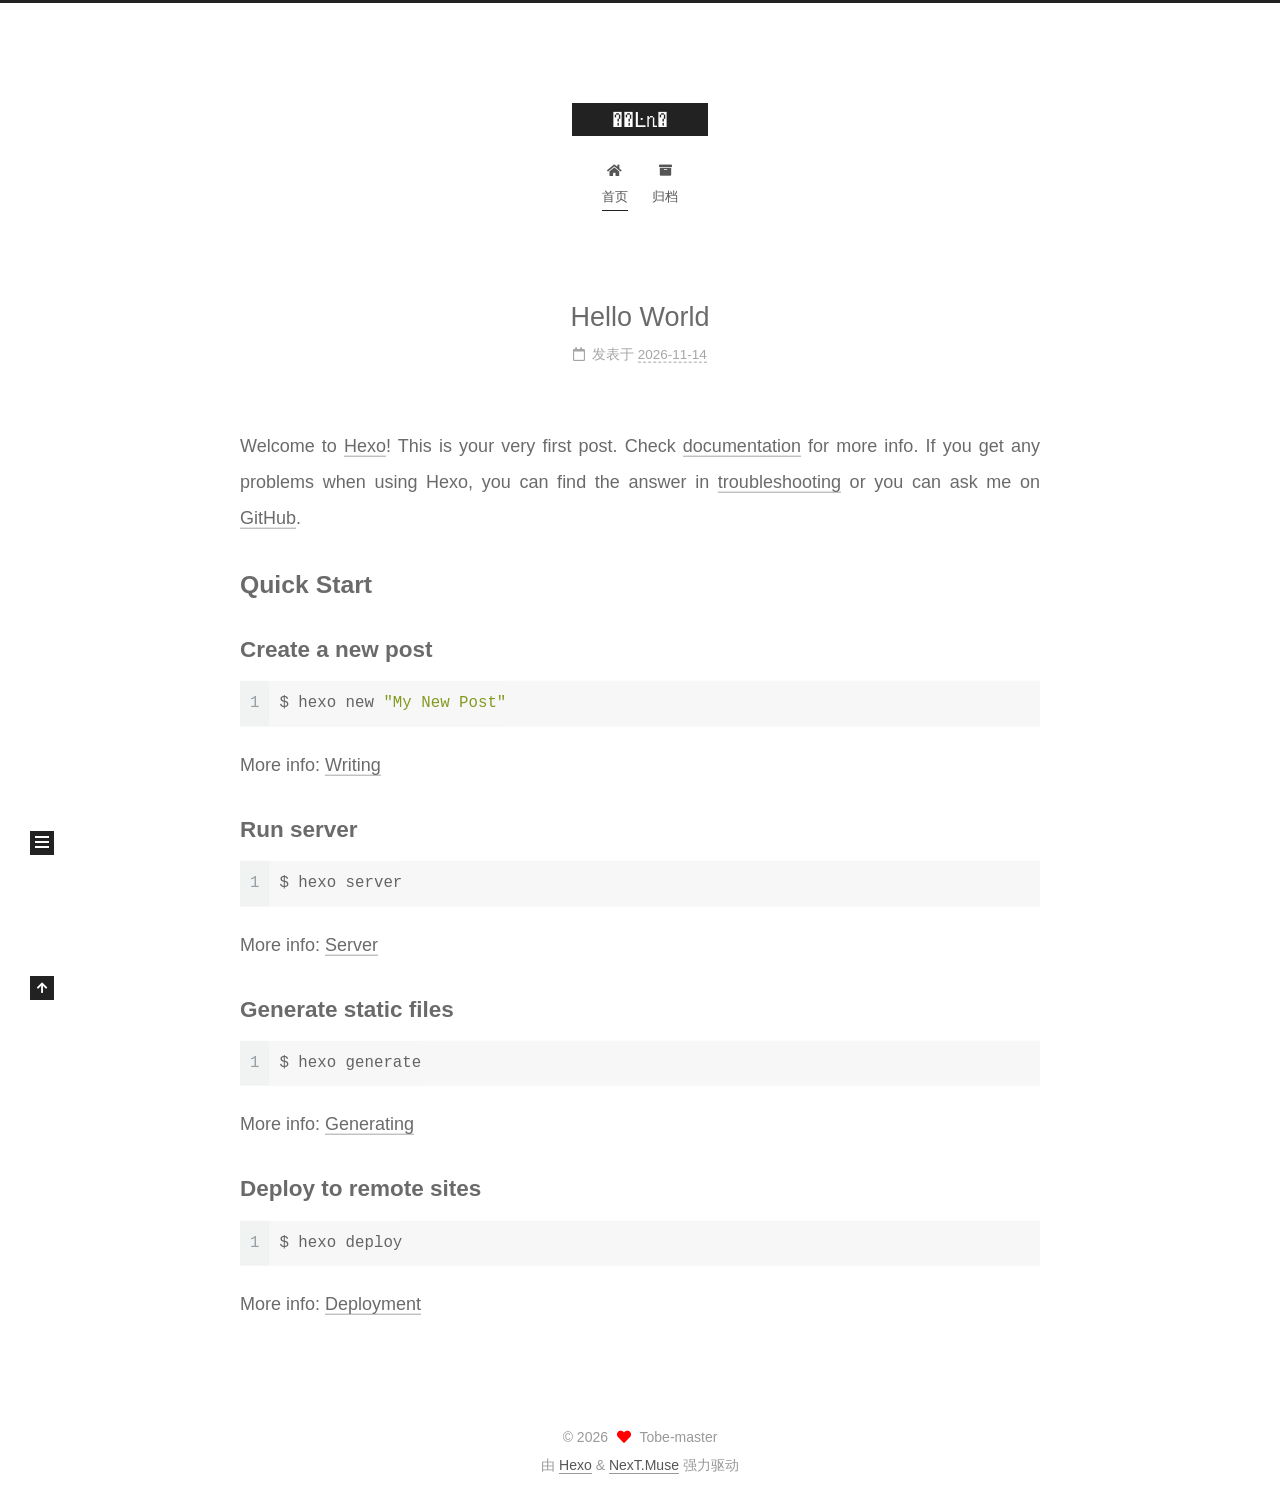
==== index.html @ 8eeb88b8 "Site updated: 2026-11-14 18:41:33" ====
<!DOCTYPE html>
<html lang="zh-CN">
<head>
  <meta charset="UTF-8">
<meta name="viewport" content="width=device-width, initial-scale=1, maximum-scale=2">
<meta name="theme-color" content="#222">
<meta name="generator" content="Hexo 8.1.2">
  <link rel="apple-touch-icon" sizes="180x180" href="/images/apple-touch-icon-next.png">
  <link rel="icon" type="image/png" sizes="32x32" href="/images/favicon-32x32-next.png">
  <link rel="icon" type="image/png" sizes="16x16" href="/images/favicon-16x16-next.png">
  <link rel="mask-icon" href="/images/logo.svg" color="#222">

<link rel="stylesheet" href="/css/main.css">


<link rel="stylesheet" href="/lib/font-awesome/css/all.min.css">

<script id="hexo-configurations">
    var NexT = window.NexT || {};
    var CONFIG = {"hostname":"example.com","root":"/","scheme":"Muse","version":"7.8.0","exturl":false,"sidebar":{"position":"left","display":"post","padding":18,"offset":12,"onmobile":false},"copycode":{"enable":false,"show_result":false,"style":null},"back2top":{"enable":true,"sidebar":false,"scrollpercent":false},"bookmark":{"enable":false,"color":"#222","save":"auto"},"fancybox":false,"mediumzoom":false,"lazyload":false,"pangu":false,"comments":{"style":"tabs","active":null,"storage":true,"lazyload":false,"nav":null},"algolia":{"hits":{"per_page":10},"labels":{"input_placeholder":"Search for Posts","hits_empty":"We didn't find any results for the search: ${query}","hits_stats":"${hits} results found in ${time} ms"}},"localsearch":{"enable":false,"trigger":"auto","top_n_per_article":1,"unescape":false,"preload":false},"motion":{"enable":true,"async":false,"transition":{"post_block":"fadeIn","post_header":"slideDownIn","post_body":"slideDownIn","coll_header":"slideLeftIn","sidebar":"slideUpIn"}}};
  </script>

  <meta name="description" content="����������Ĳ���">
<meta property="og:type" content="website">
<meta property="og:title" content="��Ŀռ�">
<meta property="og:url" content="http://example.com/index.html">
<meta property="og:site_name" content="��Ŀռ�">
<meta property="og:description" content="����������Ĳ���">
<meta property="og:locale" content="zh_CN">
<meta property="article:author" content="Tobe-master">
<meta name="twitter:card" content="summary">

<link rel="canonical" href="http://example.com/">


<script id="page-configurations">
  // https://hexo.io/docs/variables.html
  CONFIG.page = {
    sidebar: "",
    isHome : true,
    isPost : false,
    lang   : 'zh-CN'
  };
</script>

  <title>��Ŀռ�</title>
  






  <noscript>
  <style>
  .use-motion .brand,
  .use-motion .menu-item,
  .sidebar-inner,
  .use-motion .post-block,
  .use-motion .pagination,
  .use-motion .comments,
  .use-motion .post-header,
  .use-motion .post-body,
  .use-motion .collection-header { opacity: initial; }

  .use-motion .site-title,
  .use-motion .site-subtitle {
    opacity: initial;
    top: initial;
  }

  .use-motion .logo-line-before i { left: initial; }
  .use-motion .logo-line-after i { right: initial; }
  </style>
</noscript>

</head>

<body itemscope itemtype="http://schema.org/WebPage">
  <div class="container use-motion">
    <div class="headband"></div>

    <header class="header" itemscope itemtype="http://schema.org/WPHeader">
      <div class="header-inner"><div class="site-brand-container">
  <div class="site-nav-toggle">
    <div class="toggle" aria-label="切换导航栏">
      <span class="toggle-line toggle-line-first"></span>
      <span class="toggle-line toggle-line-middle"></span>
      <span class="toggle-line toggle-line-last"></span>
    </div>
  </div>

  <div class="site-meta">

    <a href="/" class="brand" rel="start">
      <span class="logo-line-before"><i></i></span>
      <h1 class="site-title">��Ŀռ�</h1>
      <span class="logo-line-after"><i></i></span>
    </a>
  </div>

  <div class="site-nav-right">
    <div class="toggle popup-trigger">
    </div>
  </div>
</div>




<nav class="site-nav">
  <ul id="menu" class="main-menu menu">
        <li class="menu-item menu-item-home">

    <a href="/" rel="section"><i class="fa fa-home fa-fw"></i>首页</a>

  </li>
        <li class="menu-item menu-item-archives">

    <a href="/archives/" rel="section"><i class="fa fa-archive fa-fw"></i>归档</a>

  </li>
  </ul>
</nav>




</div>
    </header>

    
  <div class="back-to-top">
    <i class="fa fa-arrow-up"></i>
    <span>0%</span>
  </div>


    <main class="main">
      <div class="main-inner">
        <div class="content-wrap">
          

          <div class="content index posts-expand">
            
      
  
  
  <article itemscope itemtype="http://schema.org/Article" class="post-block" lang="zh-CN">
    <link itemprop="mainEntityOfPage" href="http://example.com/2026/11/14/hello-world/">

    <span hidden itemprop="author" itemscope itemtype="http://schema.org/Person">
      <meta itemprop="image" content="/images/avatar.gif">
      <meta itemprop="name" content="Tobe-master">
      <meta itemprop="description" content="����������Ĳ���">
    </span>

    <span hidden itemprop="publisher" itemscope itemtype="http://schema.org/Organization">
      <meta itemprop="name" content="��Ŀռ�">
    </span>
      <header class="post-header">
        <h2 class="post-title" itemprop="name headline">
          
            <a href="/2026/11/14/hello-world/" class="post-title-link" itemprop="url">Hello World</a>
        </h2>

        <div class="post-meta">
            <span class="post-meta-item">
              <span class="post-meta-item-icon">
                <i class="far fa-calendar"></i>
              </span>
              <span class="post-meta-item-text">发表于</span>

              <time title="创建时间：2026-11-14 16:42:10" itemprop="dateCreated datePublished" datetime="2026-11-14T16:42:10+08:00">2026-11-14</time>
            </span>

          

        </div>
      </header>

    
    
    
    <div class="post-body" itemprop="articleBody">

      
          <p>Welcome to <a target="_blank" rel="noopener" href="https://hexo.io/">Hexo</a>! This is your very first post. Check <a target="_blank" rel="noopener" href="https://hexo.io/docs/">documentation</a> for more info. If you get any problems when using Hexo, you can find the answer in <a target="_blank" rel="noopener" href="https://hexo.io/docs/troubleshooting.html">troubleshooting</a> or you can ask me on <a target="_blank" rel="noopener" href="https://github.com/hexojs/hexo/issues">GitHub</a>.</p>
<h2 id="Quick-Start"><a href="#Quick-Start" class="headerlink" title="Quick Start"></a>Quick Start</h2><h3 id="Create-a-new-post"><a href="#Create-a-new-post" class="headerlink" title="Create a new post"></a>Create a new post</h3><figure class="highlight bash"><table><tr><td class="gutter"><pre><span class="line">1</span><br></pre></td><td class="code"><pre><span class="line">$ hexo new <span class="string">&quot;My New Post&quot;</span></span><br></pre></td></tr></table></figure>

<p>More info: <a target="_blank" rel="noopener" href="https://hexo.io/docs/writing.html">Writing</a></p>
<h3 id="Run-server"><a href="#Run-server" class="headerlink" title="Run server"></a>Run server</h3><figure class="highlight bash"><table><tr><td class="gutter"><pre><span class="line">1</span><br></pre></td><td class="code"><pre><span class="line">$ hexo server</span><br></pre></td></tr></table></figure>

<p>More info: <a target="_blank" rel="noopener" href="https://hexo.io/docs/server.html">Server</a></p>
<h3 id="Generate-static-files"><a href="#Generate-static-files" class="headerlink" title="Generate static files"></a>Generate static files</h3><figure class="highlight bash"><table><tr><td class="gutter"><pre><span class="line">1</span><br></pre></td><td class="code"><pre><span class="line">$ hexo generate</span><br></pre></td></tr></table></figure>

<p>More info: <a target="_blank" rel="noopener" href="https://hexo.io/docs/generating.html">Generating</a></p>
<h3 id="Deploy-to-remote-sites"><a href="#Deploy-to-remote-sites" class="headerlink" title="Deploy to remote sites"></a>Deploy to remote sites</h3><figure class="highlight bash"><table><tr><td class="gutter"><pre><span class="line">1</span><br></pre></td><td class="code"><pre><span class="line">$ hexo deploy</span><br></pre></td></tr></table></figure>

<p>More info: <a target="_blank" rel="noopener" href="https://hexo.io/docs/one-command-deployment.html">Deployment</a></p>

      
    </div>

    
    
    
      <footer class="post-footer">
        <div class="post-eof"></div>
      </footer>
  </article>
  
  
  


  



          </div>
          

<script>
  window.addEventListener('tabs:register', () => {
    let { activeClass } = CONFIG.comments;
    if (CONFIG.comments.storage) {
      activeClass = localStorage.getItem('comments_active') || activeClass;
    }
    if (activeClass) {
      let activeTab = document.querySelector(`a[href="#comment-${activeClass}"]`);
      if (activeTab) {
        activeTab.click();
      }
    }
  });
  if (CONFIG.comments.storage) {
    window.addEventListener('tabs:click', event => {
      if (!event.target.matches('.tabs-comment .tab-content .tab-pane')) return;
      let commentClass = event.target.classList[1];
      localStorage.setItem('comments_active', commentClass);
    });
  }
</script>

        </div>
          
  
  <div class="toggle sidebar-toggle">
    <span class="toggle-line toggle-line-first"></span>
    <span class="toggle-line toggle-line-middle"></span>
    <span class="toggle-line toggle-line-last"></span>
  </div>

  <aside class="sidebar">
    <div class="sidebar-inner">

      <ul class="sidebar-nav motion-element">
        <li class="sidebar-nav-toc">
          文章目录
        </li>
        <li class="sidebar-nav-overview">
          站点概览
        </li>
      </ul>

      <!--noindex-->
      <div class="post-toc-wrap sidebar-panel">
      </div>
      <!--/noindex-->

      <div class="site-overview-wrap sidebar-panel">
        <div class="site-author motion-element" itemprop="author" itemscope itemtype="http://schema.org/Person">
  <p class="site-author-name" itemprop="name">Tobe-master</p>
  <div class="site-description" itemprop="description">����������Ĳ���</div>
</div>
<div class="site-state-wrap motion-element">
  <nav class="site-state">
      <div class="site-state-item site-state-posts">
          <a href="/archives/">
        
          <span class="site-state-item-count">1</span>
          <span class="site-state-item-name">日志</span>
        </a>
      </div>
  </nav>
</div>



      </div>

    </div>
  </aside>
  <div id="sidebar-dimmer"></div>


      </div>
    </main>

    <footer class="footer">
      <div class="footer-inner">
        

        

<div class="copyright">
  
  &copy; 
  <span itemprop="copyrightYear">2026</span>
  <span class="with-love">
    <i class="fa fa-heart"></i>
  </span>
  <span class="author" itemprop="copyrightHolder">Tobe-master</span>
</div>
  <div class="powered-by">由 <a href="https://hexo.io/" class="theme-link" rel="noopener" target="_blank">Hexo</a> & <a href="https://muse.theme-next.org/" class="theme-link" rel="noopener" target="_blank">NexT.Muse</a> 强力驱动
  </div>

        








      </div>
    </footer>
  </div>

  
  <script src="/lib/anime.min.js"></script>
  <script src="/lib/velocity/velocity.min.js"></script>
  <script src="/lib/velocity/velocity.ui.min.js"></script>

<script src="/js/utils.js"></script>

<script src="/js/motion.js"></script>


<script src="/js/schemes/muse.js"></script>


<script src="/js/next-boot.js"></script>




  















  

  

</body>
</html>
---- css/main.css ----
:root {
  --body-bg-color: #fff;
  --content-bg-color: #fff;
  --card-bg-color: #f5f5f5;
  --text-color: #555;
  --blockquote-color: #666;
  --link-color: #555;
  --link-hover-color: #222;
  --brand-color: #fff;
  --brand-hover-color: #fff;
  --table-row-odd-bg-color: #f9f9f9;
  --table-row-hover-bg-color: #f5f5f5;
  --menu-item-bg-color: #f5f5f5;
  --btn-default-bg: #222;
  --btn-default-color: #fff;
  --btn-default-border-color: #222;
  --btn-default-hover-bg: #fff;
  --btn-default-hover-color: #222;
  --btn-default-hover-border-color: #222;
}
html {
  line-height: 1.15; /* 1 */
  -webkit-text-size-adjust: 100%; /* 2 */
}
body {
  margin: 0;
}
main {
  display: block;
}
h1 {
  font-size: 2em;
  margin: 0.67em 0;
}
hr {
  box-sizing: content-box; /* 1 */
  height: 0; /* 1 */
  overflow: visible; /* 2 */
}
pre {
  font-family: monospace, monospace; /* 1 */
  font-size: 1em; /* 2 */
}
a {
  background: transparent;
}
abbr[title] {
  border-bottom: none; /* 1 */
  text-decoration: underline; /* 2 */
  text-decoration: underline dotted; /* 2 */
}
b,
strong {
  font-weight: bolder;
}
code,
kbd,
samp {
  font-family: monospace, monospace; /* 1 */
  font-size: 1em; /* 2 */
}
small {
  font-size: 80%;
}
sub,
sup {
  font-size: 75%;
  line-height: 0;
  position: relative;
  vertical-align: baseline;
}
sub {
  bottom: -0.25em;
}
sup {
  top: -0.5em;
}
img {
  border-style: none;
}
button,
input,
optgroup,
select,
textarea {
  font-family: inherit; /* 1 */
  font-size: 100%; /* 1 */
  line-height: 1.15; /* 1 */
  margin: 0; /* 2 */
}
button,
input {
/* 1 */
  overflow: visible;
}
button,
select {
/* 1 */
  text-transform: none;
}
button,
[type='button'],
[type='reset'],
[type='submit'] {
  -webkit-appearance: button;
}
button::-moz-focus-inner,
[type='button']::-moz-focus-inner,
[type='reset']::-moz-focus-inner,
[type='submit']::-moz-focus-inner {
  border-style: none;
  padding: 0;
}
button:-moz-focusring,
[type='button']:-moz-focusring,
[type='reset']:-moz-focusring,
[type='submit']:-moz-focusring {
  outline: 1px dotted ButtonText;
}
fieldset {
  padding: 0.35em 0.75em 0.625em;
}
legend {
  box-sizing: border-box; /* 1 */
  color: inherit; /* 2 */
  display: table; /* 1 */
  max-width: 100%; /* 1 */
  padding: 0; /* 3 */
  white-space: normal; /* 1 */
}
progress {
  vertical-align: baseline;
}
textarea {
  overflow: auto;
}
[type='checkbox'],
[type='radio'] {
  box-sizing: border-box; /* 1 */
  padding: 0; /* 2 */
}
[type='number']::-webkit-inner-spin-button,
[type='number']::-webkit-outer-spin-button {
  height: auto;
}
[type='search'] {
  outline-offset: -2px; /* 2 */
  -webkit-appearance: textfield; /* 1 */
}
[type='search']::-webkit-search-decoration {
  -webkit-appearance: none;
}
::-webkit-file-upload-button {
  font: inherit; /* 2 */
  -webkit-appearance: button; /* 1 */
}
details {
  display: block;
}
summary {
  display: list-item;
}
template {
  display: none;
}
[hidden] {
  display: none;
}
::selection {
  background: #262a30;
  color: #eee;
}
html,
body {
  height: 100%;
}
body {
  background: var(--body-bg-color);
  color: var(--text-color);
  font-family: 'Lato', "PingFang SC", "Microsoft YaHei", sans-serif;
  font-size: 1em;
  line-height: 2;
}
@media (max-width: 991px) {
  body {
    padding-left: 0 !important;
    padding-right: 0 !important;
  }
}
h1,
h2,
h3,
h4,
h5,
h6 {
  font-family: 'Lato', "PingFang SC", "Microsoft YaHei", sans-serif;
  font-weight: bold;
  line-height: 1.5;
  margin: 20px 0 15px;
}
h1 {
  font-size: 1.5em;
}
h2 {
  font-size: 1.375em;
}
h3 {
  font-size: 1.25em;
}
h4 {
  font-size: 1.125em;
}
h5 {
  font-size: 1em;
}
h6 {
  font-size: 0.875em;
}
p {
  margin: 0 0 20px 0;
}
a,
span.exturl {
  border-bottom: 1px solid #999;
  color: var(--link-color);
  outline: 0;
  text-decoration: none;
  overflow-wrap: break-word;
  word-wrap: break-word;
  cursor: pointer;
}
a:hover,
span.exturl:hover {
  border-bottom-color: var(--link-hover-color);
  color: var(--link-hover-color);
}
iframe,
img,
video {
  display: block;
  margin-left: auto;
  margin-right: auto;
  max-width: 100%;
}
hr {
  background-image: repeating-linear-gradient(-45deg, #ddd, #ddd 4px, transparent 4px, transparent 8px);
  border: 0;
  height: 3px;
  margin: 40px 0;
}
blockquote {
  border-left: 4px solid #ddd;
  color: var(--blockquote-color);
  margin: 0;
  padding: 0 15px;
}
blockquote cite::before {
  content: '-';
  padding: 0 5px;
}
dt {
  font-weight: bold;
}
dd {
  margin: 0;
  padding: 0;
}
kbd {
  background-color: #f5f5f5;
  background-image: linear-gradient(#eee, #fff, #eee);
  border: 1px solid #ccc;
  border-radius: 0.2em;
  box-shadow: 0.1em 0.1em 0.2em rgba(0,0,0,0.1);
  color: #555;
  font-family: inherit;
  padding: 0.1em 0.3em;
  white-space: nowrap;
}
.table-container {
  overflow: auto;
}
table {
  border-collapse: collapse;
  border-spacing: 0;
  font-size: 0.875em;
  margin: 0 0 20px 0;
  width: 100%;
}
tbody tr:nth-of-type(odd) {
  background: var(--table-row-odd-bg-color);
}
tbody tr:hover {
  background: var(--table-row-hover-bg-color);
}
caption,
th,
td {
  font-weight: normal;
  padding: 8px;
  vertical-align: middle;
}
th,
td {
  border: 1px solid #ddd;
  border-bottom: 3px solid #ddd;
}
th {
  font-weight: 700;
  padding-bottom: 10px;
}
td {
  border-bottom-width: 1px;
}
.btn {
  background: var(--btn-default-bg);
  border: 2px solid var(--btn-default-border-color);
  border-radius: 0;
  color: var(--btn-default-color);
  display: inline-block;
  font-size: 0.875em;
  line-height: 2;
  padding: 0 20px;
  text-decoration: none;
  transition-property: background-color;
  transition-delay: 0s;
  transition-duration: 0.2s;
  transition-timing-function: ease-in-out;
}
.btn:hover {
  background: var(--btn-default-hover-bg);
  border-color: var(--btn-default-hover-border-color);
  color: var(--btn-default-hover-color);
}
.btn + .btn {
  margin: 0 0 8px 8px;
}
.btn .fa-fw {
  text-align: left;
  width: 1.285714285714286em;
}
.toggle {
  line-height: 0;
}
.toggle .toggle-line {
  background: #fff;
  display: inline-block;
  height: 2px;
  left: 0;
  position: relative;
  top: 0;
  transition: all 0.4s;
  vertical-align: top;
  width: 100%;
}
.toggle .toggle-line:not(:first-child) {
  margin-top: 3px;
}
.toggle.toggle-arrow .toggle-line-first {
  left: 50%;
  top: 2px;
  transform: rotate(45deg);
  width: 50%;
}
.toggle.toggle-arrow .toggle-line-middle {
  left: 2px;
  width: 90%;
}
.toggle.toggle-arrow .toggle-line-last {
  left: 50%;
  top: -2px;
  transform: rotate(-45deg);
  width: 50%;
}
.toggle.toggle-close .toggle-line-first {
  transform: rotate(-45deg);
  top: 5px;
}
.toggle.toggle-close .toggle-line-middle {
  opacity: 0;
}
.toggle.toggle-close .toggle-line-last {
  transform: rotate(45deg);
  top: -5px;
}
.highlight,
pre {
  background: #f7f7f7;
  color: #4d4d4c;
  line-height: 1.6;
  margin: 0 auto 20px;
}
pre,
code {
  font-family: consolas, Menlo, monospace, "PingFang SC", "Microsoft YaHei";
}
code {
  background: #eee;
  border-radius: 3px;
  color: #555;
  padding: 2px 4px;
  overflow-wrap: break-word;
  word-wrap: break-word;
}
.highlight *::selection {
  background: #d6d6d6;
}
.highlight pre {
  border: 0;
  margin: 0;
  padding: 10px 0;
}
.highlight table {
  border: 0;
  margin: 0;
  width: auto;
}
.highlight td {
  border: 0;
  padding: 0;
}
.highlight figcaption {
  background: #eff2f3;
  color: #4d4d4c;
  display: flex;
  font-size: 0.875em;
  justify-content: space-between;
  line-height: 1.2;
  padding: 0.5em;
}
.highlight figcaption a {
  color: #4d4d4c;
}
.highlight figcaption a:hover {
  border-bottom-color: #4d4d4c;
}
.highlight .gutter {
  -moz-user-select: none;
  -ms-user-select: none;
  -webkit-user-select: none;
  user-select: none;
}
.highlight .gutter pre {
  background: #eff2f3;
  color: #869194;
  padding-left: 10px;
  padding-right: 10px;
  text-align: right;
}
.highlight .code pre {
  background: #f7f7f7;
  padding-left: 10px;
  width: 100%;
}
.gist table {
  width: auto;
}
.gist table td {
  border: 0;
}
pre {
  overflow: auto;
  padding: 10px;
}
pre code {
  background: none;
  color: #4d4d4c;
  font-size: 0.875em;
  padding: 0;
  text-shadow: none;
}
pre .deletion {
  background: #fdd;
}
pre .addition {
  background: #dfd;
}
pre .meta {
  color: #eab700;
  -moz-user-select: none;
  -ms-user-select: none;
  -webkit-user-select: none;
  user-select: none;
}
pre .comment {
  color: #8e908c;
}
pre .variable,
pre .attribute,
pre .tag,
pre .name,
pre .regexp,
pre .ruby .constant,
pre .xml .tag .title,
pre .xml .pi,
pre .xml .doctype,
pre .html .doctype,
pre .css .id,
pre .css .class,
pre .css .pseudo {
  color: #c82829;
}
pre .number,
pre .preprocessor,
pre .built_in,
pre .builtin-name,
pre .literal,
pre .params,
pre .constant,
pre .command {
  color: #f5871f;
}
pre .ruby .class .title,
pre .css .rules .attribute,
pre .string,
pre .symbol,
pre .value,
pre .inheritance,
pre .header,
pre .ruby .symbol,
pre .xml .cdata,
pre .special,
pre .formula {
  color: #718c00;
}
pre .title,
pre .css .hexcolor {
  color: #3e999f;
}
pre .function,
pre .python .decorator,
pre .python .title,
pre .ruby .function .title,
pre .ruby .title .keyword,
pre .perl .sub,
pre .javascript .title,
pre .coffeescript .title {
  color: #4271ae;
}
pre .keyword,
pre .javascript .function {
  color: #8959a8;
}
.blockquote-center {
  border-left: none;
  margin: 40px 0;
  padding: 0;
  position: relative;
  text-align: center;
}
.blockquote-center .fa {
  display: block;
  opacity: 0.6;
  position: absolute;
  width: 100%;
}
.blockquote-center .fa-quote-left {
  border-top: 1px solid #ccc;
  text-align: left;
  top: -20px;
}
.blockquote-center .fa-quote-right {
  border-bottom: 1px solid #ccc;
  text-align: right;
  bottom: -20px;
}
.blockquote-center p,
.blockquote-center div {
  text-align: center;
}
.post-body .group-picture img {
  margin: 0 auto;
  padding: 0 3px;
}
.group-picture-row {
  margin-bottom: 6px;
  overflow: hidden;
}
.group-picture-column {
  float: left;
  margin-bottom: 10px;
}
.post-body .label {
  color: #555;
  display: inline;
  padding: 0 2px;
}
.post-body .label.default {
  background: #f0f0f0;
}
.post-body .label.primary {
  background: #efe6f7;
}
.post-body .label.info {
  background: #e5f2f8;
}
.post-body .label.success {
  background: #e7f4e9;
}
.post-body .label.warning {
  background: #fcf6e1;
}
.post-body .label.danger {
  background: #fae8eb;
}
.post-body .tabs {
  margin-bottom: 20px;
}
.post-body .tabs,
.tabs-comment {
  display: block;
  padding-top: 10px;
  position: relative;
}
.post-body .tabs ul.nav-tabs,
.tabs-comment ul.nav-tabs {
  display: flex;
  flex-wrap: wrap;
  margin: 0;
  margin-bottom: -1px;
  padding: 0;
}
@media (max-width: 413px) {
  .post-body .tabs ul.nav-tabs,
  .tabs-comment ul.nav-tabs {
    display: block;
    margin-bottom: 5px;
  }
}
.post-body .tabs ul.nav-tabs li.tab,
.tabs-comment ul.nav-tabs li.tab {
  border-bottom: 1px solid #ddd;
  border-left: 1px solid transparent;
  border-right: 1px solid transparent;
  border-top: 3px solid transparent;
  flex-grow: 1;
  list-style-type: none;
  border-radius: 0 0 0 0;
}
@media (max-width: 413px) {
  .post-body .tabs ul.nav-tabs li.tab,
  .tabs-comment ul.nav-tabs li.tab {
    border-bottom: 1px solid transparent;
    border-left: 3px solid transparent;
    border-right: 1px solid transparent;
    border-top: 1px solid transparent;
  }
}
@media (max-width: 413px) {
  .post-body .tabs ul.nav-tabs li.tab,
  .tabs-comment ul.nav-tabs li.tab {
    border-radius: 0;
  }
}
.post-body .tabs ul.nav-tabs li.tab a,
.tabs-comment ul.nav-tabs li.tab a {
  border-bottom: initial;
  display: block;
  line-height: 1.8;
  outline: 0;
  padding: 0.25em 0.75em;
  text-align: center;
  transition-delay: 0s;
  transition-duration: 0.2s;
  transition-timing-function: ease-out;
}
.post-body .tabs ul.nav-tabs li.tab a i,
.tabs-comment ul.nav-tabs li.tab a i {
  width: 1.285714285714286em;
}
.post-body .tabs ul.nav-tabs li.tab.active,
.tabs-comment ul.nav-tabs li.tab.active {
  border-bottom: 1px solid transparent;
  border-left: 1px solid #ddd;
  border-right: 1px solid #ddd;
  border-top: 3px solid #fc6423;
}
@media (max-width: 413px) {
  .post-body .tabs ul.nav-tabs li.tab.active,
  .tabs-comment ul.nav-tabs li.tab.active {
    border-bottom: 1px solid #ddd;
    border-left: 3px solid #fc6423;
    border-right: 1px solid #ddd;
    border-top: 1px solid #ddd;
  }
}
.post-body .tabs ul.nav-tabs li.tab.active a,
.tabs-comment ul.nav-tabs li.tab.active a {
  color: var(--link-color);
  cursor: default;
}
.post-body .tabs .tab-content .tab-pane,
.tabs-comment .tab-content .tab-pane {
  border: 1px solid #ddd;
  border-top: 0;
  padding: 20px 20px 0 20px;
  border-radius: 0;
}
.post-body .tabs .tab-content .tab-pane:not(.active),
.tabs-comment .tab-content .tab-pane:not(.active) {
  display: none;
}
.post-body .tabs .tab-content .tab-pane.active,
.tabs-comment .tab-content .tab-pane.active {
  display: block;
}
.post-body .tabs .tab-content .tab-pane.active:nth-of-type(1),
.tabs-comment .tab-content .tab-pane.active:nth-of-type(1) {
  border-radius: 0 0 0 0;
}
@media (max-width: 413px) {
  .post-body .tabs .tab-content .tab-pane.active:nth-of-type(1),
  .tabs-comment .tab-content .tab-pane.active:nth-of-type(1) {
    border-radius: 0;
  }
}
.post-body .note {
  border-radius: 3px;
  margin-bottom: 20px;
  padding: 1em;
  position: relative;
  border: 1px solid #eee;
  border-left-width: 5px;
}
.post-body .note h2,
.post-body .note h3,
.post-body .note h4,
.post-body .note h5,
.post-body .note h6 {
  margin-top: 0;
  border-bottom: initial;
  margin-bottom: 0;
  padding-top: 0;
}
.post-body .note p:first-child,
.post-body .note ul:first-child,
.post-body .note ol:first-child,
.post-body .note table:first-child,
.post-body .note pre:first-child,
.post-body .note blockquote:first-child,
.post-body .note img:first-child {
  margin-top: 0;
}
.post-body .note p:last-child,
.post-body .note ul:last-child,
.post-body .note ol:last-child,
.post-body .note table:last-child,
.post-body .note pre:last-child,
.post-body .note blockquote:last-child,
.post-body .note img:last-child {
  margin-bottom: 0;
}
.post-body .note.default {
  border-left-color: #777;
}
.post-body .note.default h2,
.post-body .note.default h3,
.post-body .note.default h4,
.post-body .note.default h5,
.post-body .note.default h6 {
  color: #777;
}
.post-body .note.primary {
  border-left-color: #6f42c1;
}
.post-body .note.primary h2,
.post-body .note.primary h3,
.post-body .note.primary h4,
.post-body .note.primary h5,
.post-body .note.primary h6 {
  color: #6f42c1;
}
.post-body .note.info {
  border-left-color: #428bca;
}
.post-body .note.info h2,
.post-body .note.info h3,
.post-body .note.info h4,
.post-body .note.info h5,
.post-body .note.info h6 {
  color: #428bca;
}
.post-body .note.success {
  border-left-color: #5cb85c;
}
.post-body .note.success h2,
.post-body .note.success h3,
.post-body .note.success h4,
.post-body .note.success h5,
.post-body .note.success h6 {
  color: #5cb85c;
}
.post-body .note.warning {
  border-left-color: #f0ad4e;
}
.post-body .note.warning h2,
.post-body .note.warning h3,
.post-body .note.warning h4,
.post-body .note.warning h5,
.post-body .note.warning h6 {
  color: #f0ad4e;
}
.post-body .note.danger {
  border-left-color: #d9534f;
}
.post-body .note.danger h2,
.post-body .note.danger h3,
.post-body .note.danger h4,
.post-body .note.danger h5,
.post-body .note.danger h6 {
  color: #d9534f;
}
.pagination .prev,
.pagination .next,
.pagination .page-number,
.pagination .space {
  display: inline-block;
  margin: 0 10px;
  padding: 0 11px;
  position: relative;
  top: -1px;
}
@media (max-width: 767px) {
  .pagination .prev,
  .pagination .next,
  .pagination .page-number,
  .pagination .space {
    margin: 0 5px;
  }
}
.pagination {
  border-top: 1px solid #eee;
  margin: 120px 0 0;
  text-align: center;
}
.pagination .prev,
.pagination .next,
.pagination .page-number {
  border-bottom: 0;
  border-top: 1px solid #eee;
  transition-property: border-color;
  transition-delay: 0s;
  transition-duration: 0.2s;
  transition-timing-function: ease-in-out;
}
.pagination .prev:hover,
.pagination .next:hover,
.pagination .page-number:hover {
  border-top-color: #222;
}
.pagination .space {
  margin: 0;
  padding: 0;
}
.pagination .prev {
  margin-left: 0;
}
.pagination .next {
  margin-right: 0;
}
.pagination .page-number.current {
  background: #ccc;
  border-top-color: #ccc;
  color: #fff;
}
@media (max-width: 767px) {
  .pagination {
    border-top: none;
  }
  .pagination .prev,
  .pagination .next,
  .pagination .page-number {
    border-bottom: 1px solid #eee;
    border-top: 0;
    margin-bottom: 10px;
    padding: 0 10px;
  }
  .pagination .prev:hover,
  .pagination .next:hover,
  .pagination .page-number:hover {
    border-bottom-color: #222;
  }
}
.comments {
  margin-top: 60px;
  overflow: hidden;
}
.comment-button-group {
  display: flex;
  flex-wrap: wrap-reverse;
  justify-content: center;
  margin: 1em 0;
}
.comment-button-group .comment-button {
  margin: 0.1em 0.2em;
}
.comment-button-group .comment-button.active {
  background: var(--btn-default-hover-bg);
  border-color: var(--btn-default-hover-border-color);
  color: var(--btn-default-hover-color);
}
.comment-position {
  display: none;
}
.comment-position.active {
  display: block;
}
.tabs-comment {
  background: var(--content-bg-color);
  margin-top: 4em;
  padding-top: 0;
}
.tabs-comment .comments {
  border: 0;
  box-shadow: none;
  margin-top: 0;
  padding-top: 0;
}
.container {
  min-height: 100%;
  position: relative;
}
.main-inner {
  margin: 0 auto;
  width: 700px;
}
@media (min-width: 1200px) {
  .main-inner {
    width: 800px;
  }
}
@media (min-width: 1600px) {
  .main-inner {
    width: 900px;
  }
}
@media (max-width: 767px) {
  .content-wrap {
    padding: 0 20px;
  }
}
.header {
  background: transparent;
}
.header-inner {
  margin: 0 auto;
  width: 700px;
}
@media (min-width: 1200px) {
  .header-inner {
    width: 800px;
  }
}
@media (min-width: 1600px) {
  .header-inner {
    width: 900px;
  }
}
.site-brand-container {
  display: flex;
  flex-shrink: 0;
  padding: 0 10px;
}
.headband {
  background: #222;
  height: 3px;
}
.site-meta {
  flex-grow: 1;
  text-align: center;
}
@media (max-width: 767px) {
  .site-meta {
    text-align: center;
  }
}
.brand {
  border-bottom: none;
  color: var(--brand-color);
  display: inline-block;
  line-height: 1.375em;
  padding: 0 40px;
  position: relative;
}
.brand:hover {
  color: var(--brand-hover-color);
}
.site-title {
  font-family: 'Lato', "PingFang SC", "Microsoft YaHei", sans-serif;
  font-size: 1.375em;
  font-weight: normal;
  margin: 0;
}
.site-subtitle {
  color: #999;
  font-size: 0.8125em;
  margin: 10px 0;
}
.use-motion .brand {
  opacity: 0;
}
.use-motion .site-title,
.use-motion .site-subtitle,
.use-motion .custom-logo-image {
  opacity: 0;
  position: relative;
  top: -10px;
}
.site-nav-toggle,
.site-nav-right {
  display: none;
}
@media (max-width: 767px) {
  .site-nav-toggle,
  .site-nav-right {
    display: flex;
    flex-direction: column;
    justify-content: center;
  }
}
.site-nav-toggle .toggle,
.site-nav-right .toggle {
  color: var(--text-color);
  padding: 10px;
  width: 22px;
}
.site-nav-toggle .toggle .toggle-line,
.site-nav-right .toggle .toggle-line {
  background: var(--text-color);
  border-radius: 1px;
}
.site-nav {
  display: block;
}
@media (max-width: 767px) {
  .site-nav {
    clear: both;
    display: none;
  }
}
.site-nav.site-nav-on {
  display: block;
}
.menu {
  margin-top: 20px;
  padding-left: 0;
  text-align: center;
}
.menu-item {
  display: inline-block;
  list-style: none;
  margin: 0 10px;
}
@media (max-width: 767px) {
  .menu-item {
    display: block;
    margin-top: 10px;
  }
  .menu-item.menu-item-search {
    display: none;
  }
}
.menu-item a,
.menu-item span.exturl {
  border-bottom: 0;
  display: block;
  font-size: 0.8125em;
  transition-property: border-color;
  transition-delay: 0s;
  transition-duration: 0.2s;
  transition-timing-function: ease-in-out;
}
@media (hover: none) {
  .menu-item a:hover,
  .menu-item span.exturl:hover {
    border-bottom-color: transparent !important;
  }
}
.menu-item .fa,
.menu-item .fab,
.menu-item .far,
.menu-item .fas {
  margin-right: 8px;
}
.menu-item .badge {
  display: inline-block;
  font-weight: bold;
  line-height: 1;
  margin-left: 0.35em;
  margin-top: 0.35em;
  text-align: center;
  white-space: nowrap;
}
@media (max-width: 767px) {
  .menu-item .badge {
    float: right;
    margin-left: 0;
  }
}
.menu-item-active a,
.menu .menu-item a:hover,
.menu .menu-item span.exturl:hover {
  background: var(--menu-item-bg-color);
}
.use-motion .menu-item {
  opacity: 0;
}
.sidebar {
  background: #222;
  bottom: 0;
  box-shadow: inset 0 2px 6px #000;
  position: fixed;
  top: 0;
}
@media (max-width: 991px) {
  .sidebar {
    display: none;
  }
}
.sidebar-inner {
  color: #999;
  padding: 18px 10px;
  text-align: center;
}
.cc-license {
  margin-top: 10px;
  text-align: center;
}
.cc-license .cc-opacity {
  border-bottom: none;
  opacity: 0.7;
}
.cc-license .cc-opacity:hover {
  opacity: 0.9;
}
.cc-license img {
  display: inline-block;
}
.site-author-image {
  border: 2px solid #333;
  display: block;
  margin: 0 auto;
  max-width: 96px;
  padding: 2px;
}
.site-author-name {
  color: #f5f5f5;
  font-weight: normal;
  margin: 5px 0 0;
  text-align: center;
}
.site-description {
  color: #999;
  font-size: 1em;
  margin-top: 5px;
  text-align: center;
}
.links-of-author {
  margin-top: 15px;
}
.links-of-author a,
.links-of-author span.exturl {
  border-bottom-color: #555;
  display: inline-block;
  font-size: 0.8125em;
  margin-bottom: 10px;
  margin-right: 10px;
  vertical-align: middle;
}
.links-of-author a::before,
.links-of-author span.exturl::before {
  background: #440af0;
  border-radius: 50%;
  content: ' ';
  display: inline-block;
  height: 4px;
  margin-right: 3px;
  vertical-align: middle;
  width: 4px;
}
.sidebar-button {
  margin-top: 15px;
}
.sidebar-button a {
  border: 1px solid #fc6423;
  border-radius: 4px;
  color: #fc6423;
  display: inline-block;
  padding: 0 15px;
}
.sidebar-button a .fa,
.sidebar-button a .fab,
.sidebar-button a .far,
.sidebar-button a .fas {
  margin-right: 5px;
}
.sidebar-button a:hover {
  background: #fc6423;
  border: 1px solid #fc6423;
  color: #fff;
}
.sidebar-button a:hover .fa,
.sidebar-button a:hover .fab,
.sidebar-button a:hover .far,
.sidebar-button a:hover .fas {
  color: #fff;
}
.links-of-blogroll {
  font-size: 0.8125em;
  margin-top: 10px;
}
.links-of-blogroll-title {
  font-size: 0.875em;
  font-weight: 600;
  margin-top: 0;
}
.links-of-blogroll-list {
  list-style: none;
  margin: 0;
  padding: 0;
}
#sidebar-dimmer {
  display: none;
}
@media (max-width: 767px) {
  #sidebar-dimmer {
    background: #000;
    display: block;
    height: 100%;
    left: 100%;
    opacity: 0;
    position: fixed;
    top: 0;
    width: 100%;
    z-index: 1100;
  }
  .sidebar-active + #sidebar-dimmer {
    opacity: 0.7;
    transform: translateX(-100%);
    transition: opacity 0.5s;
  }
}
.sidebar-nav {
  margin: 0;
  padding-bottom: 20px;
  padding-left: 0;
}
.sidebar-nav li {
  border-bottom: 1px solid transparent;
  color: #666;
  cursor: pointer;
  display: inline-block;
  font-size: 0.875em;
}
.sidebar-nav li.sidebar-nav-overview {
  margin-left: 10px;
}
.sidebar-nav li:hover {
  color: #f5f5f5;
}
.sidebar-nav .sidebar-nav-active {
  border-bottom-color: #87daff;
  color: #87daff;
}
.sidebar-nav .sidebar-nav-active:hover {
  color: #87daff;
}
.sidebar-panel {
  display: none;
  overflow-x: hidden;
  overflow-y: auto;
}
.sidebar-panel-active {
  display: block;
}
.sidebar-toggle {
  background: #222;
  bottom: 45px;
  cursor: pointer;
  height: 14px;
  left: 30px;
  padding: 5px;
  position: fixed;
  width: 14px;
  z-index: 1300;
}
@media (max-width: 991px) {
  .sidebar-toggle {
    left: 20px;
    opacity: 0.8;
    display: none;
  }
}
.sidebar-toggle:hover .toggle-line {
  background: #87daff;
}
.post-toc {
  font-size: 0.875em;
}
.post-toc ol {
  list-style: none;
  margin: 0;
  padding: 0 2px 5px 10px;
  text-align: left;
}
.post-toc ol > ol {
  padding-left: 0;
}
.post-toc ol a {
  transition-property: all;
  transition-delay: 0s;
  transition-duration: 0.2s;
  transition-timing-function: ease-in-out;
}
.post-toc .nav-item {
  line-height: 1.8;
  overflow: hidden;
  text-overflow: ellipsis;
  white-space: nowrap;
}
.post-toc .nav .nav-child {
  display: none;
}
.post-toc .nav .active > .nav-child {
  display: block;
}
.post-toc .nav .active-current > .nav-child {
  display: block;
}
.post-toc .nav .active-current > .nav-child > .nav-item {
  display: block;
}
.post-toc .nav .active > a {
  border-bottom-color: #87daff;
  color: #87daff;
}
.post-toc .nav .active-current > a {
  color: #87daff;
}
.post-toc .nav .active-current > a:hover {
  color: #87daff;
}
.site-state {
  display: flex;
  justify-content: center;
  line-height: 1.4;
  margin-top: 10px;
  overflow: hidden;
  text-align: center;
  white-space: nowrap;
}
.site-state-item {
  padding: 0 15px;
}
.site-state-item:not(:first-child) {
  border-left: 1px solid #333;
}
.site-state-item a {
  border-bottom: none;
}
.site-state-item-count {
  display: block;
  font-size: 1.25em;
  font-weight: 600;
  text-align: center;
}
.site-state-item-name {
  color: inherit;
  font-size: 0.875em;
}
.footer {
  color: #999;
  font-size: 0.875em;
  padding: 20px 0;
}
.footer.footer-fixed {
  bottom: 0;
  left: 0;
  position: absolute;
  right: 0;
}
.footer-inner {
  box-sizing: border-box;
  margin: 0 auto;
  text-align: center;
  width: 700px;
}
@media (min-width: 1200px) {
  .footer-inner {
    width: 800px;
  }
}
@media (min-width: 1600px) {
  .footer-inner {
    width: 900px;
  }
}
.languages {
  display: inline-block;
  font-size: 1.125em;
  position: relative;
}
.languages .lang-select-label span {
  margin: 0 0.5em;
}
.languages .lang-select {
  height: 100%;
  left: 0;
  opacity: 0;
  position: absolute;
  top: 0;
  width: 100%;
}
.with-love {
  color: #ff0000;
  display: inline-block;
  margin: 0 5px;
}
.powered-by,
.theme-info {
  display: inline-block;
}
@-moz-keyframes iconAnimate {
  0%, 100% {
    transform: scale(1);
  }
  10%, 30% {
    transform: scale(0.9);
  }
  20%, 40%, 60%, 80% {
    transform: scale(1.1);
  }
  50%, 70% {
    transform: scale(1.1);
  }
}
@-webkit-keyframes iconAnimate {
  0%, 100% {
    transform: scale(1);
  }
  10%, 30% {
    transform: scale(0.9);
  }
  20%, 40%, 60%, 80% {
    transform: scale(1.1);
  }
  50%, 70% {
    transform: scale(1.1);
  }
}
@-o-keyframes iconAnimate {
  0%, 100% {
    transform: scale(1);
  }
  10%, 30% {
    transform: scale(0.9);
  }
  20%, 40%, 60%, 80% {
    transform: scale(1.1);
  }
  50%, 70% {
    transform: scale(1.1);
  }
}
@keyframes iconAnimate {
  0%, 100% {
    transform: scale(1);
  }
  10%, 30% {
    transform: scale(0.9);
  }
  20%, 40%, 60%, 80% {
    transform: scale(1.1);
  }
  50%, 70% {
    transform: scale(1.1);
  }
}
.back-to-top {
  font-size: 12px;
  text-align: center;
  transition-delay: 0s;
  transition-duration: 0.2s;
  transition-timing-function: ease-in-out;
}
.back-to-top {
  background: #222;
  bottom: -100px;
  box-sizing: border-box;
  color: #fff;
  cursor: pointer;
  left: 30px;
  opacity: 1;
  padding: 0 6px;
  position: fixed;
  transition-property: bottom;
  z-index: 1300;
  width: 24px;
}
.back-to-top span {
  display: none;
}
.back-to-top:hover {
  color: #87daff;
}
.back-to-top.back-to-top-on {
  bottom: 19px;
}
@media (max-width: 991px) {
  .back-to-top {
    left: 20px;
    opacity: 0.8;
  }
}
.post-body {
  font-family: 'Lato', "PingFang SC", "Microsoft YaHei", sans-serif;
  overflow-wrap: break-word;
  word-wrap: break-word;
}
@media (min-width: 1200px) {
  .post-body {
    font-size: 1.125em;
  }
}
.post-body .exturl .fa {
  font-size: 0.875em;
  margin-left: 4px;
}
.post-body .image-caption,
.post-body .figure .caption {
  color: #999;
  font-size: 0.875em;
  font-weight: bold;
  line-height: 1;
  margin: -20px auto 15px;
  text-align: center;
}
.post-sticky-flag {
  display: inline-block;
  transform: rotate(30deg);
}
.post-button {
  margin-top: 40px;
  text-align: center;
}
.use-motion .post-block,
.use-motion .pagination,
.use-motion .comments {
  opacity: 0;
}
.use-motion .post-header {
  opacity: 0;
}
.use-motion .post-body {
  opacity: 0;
}
.use-motion .collection-header {
  opacity: 0;
}
.posts-collapse {
  margin-left: 35px;
  position: relative;
}
@media (max-width: 767px) {
  .posts-collapse {
    margin-left: 0px;
    margin-right: 0px;
  }
}
.posts-collapse .collection-title {
  font-size: 1.125em;
  position: relative;
}
.posts-collapse .collection-title::before {
  background: #999;
  border: 1px solid #fff;
  border-radius: 50%;
  content: ' ';
  height: 10px;
  left: 0;
  margin-left: -6px;
  margin-top: -4px;
  position: absolute;
  top: 50%;
  width: 10px;
}
.posts-collapse .collection-year {
  font-size: 1.5em;
  font-weight: bold;
  margin: 60px 0;
  position: relative;
}
.posts-collapse .collection-year::before {
  background: #bbb;
  border-radius: 50%;
  content: ' ';
  height: 8px;
  left: 0;
  margin-left: -4px;
  margin-top: -4px;
  position: absolute;
  top: 50%;
  width: 8px;
}
.posts-collapse .collection-header {
  display: block;
  margin: 0 0 0 20px;
}
.posts-collapse .collection-header small {
  color: #bbb;
  margin-left: 5px;
}
.posts-collapse .post-header {
  border-bottom: 1px dashed #ccc;
  margin: 30px 0;
  padding-left: 15px;
  position: relative;
  transition-property: border;
  transition-delay: 0s;
  transition-duration: 0.2s;
  transition-timing-function: ease-in-out;
}
.posts-collapse .post-header::before {
  background: #bbb;
  border: 1px solid #fff;
  border-radius: 50%;
  content: ' ';
  height: 6px;
  left: 0;
  margin-left: -4px;
  position: absolute;
  top: 0.75em;
  transition-property: background;
  width: 6px;
  transition-delay: 0s;
  transition-duration: 0.2s;
  transition-timing-function: ease-in-out;
}
.posts-collapse .post-header:hover {
  border-bottom-color: #666;
}
.posts-collapse .post-header:hover::before {
  background: #222;
}
.posts-collapse .post-meta {
  display: inline;
  font-size: 0.75em;
  margin-right: 10px;
}
.posts-collapse .post-title {
  display: inline;
}
.posts-collapse .post-title a,
.posts-collapse .post-title span.exturl {
  border-bottom: none;
  color: var(--link-color);
}
.posts-collapse .post-title .fa-external-link-alt {
  font-size: 0.875em;
  margin-left: 5px;
}
.posts-collapse::before {
  background: #f5f5f5;
  content: ' ';
  height: 100%;
  left: 0;
  margin-left: -2px;
  position: absolute;
  top: 1.25em;
  width: 4px;
}
.post-eof {
  background: #ccc;
  height: 1px;
  margin: 80px auto 60px;
  text-align: center;
  width: 8%;
}
.post-block:last-of-type .post-eof {
  display: none;
}
.content {
  padding-top: 40px;
}
@media (min-width: 992px) {
  .post-body {
    text-align: justify;
  }
}
@media (max-width: 991px) {
  .post-body {
    text-align: justify;
  }
}
.post-body h1,
.post-body h2,
.post-body h3,
.post-body h4,
.post-body h5,
.post-body h6 {
  padding-top: 10px;
}
.post-body h1 .header-anchor,
.post-body h2 .header-anchor,
.post-body h3 .header-anchor,
.post-body h4 .header-anchor,
.post-body h5 .header-anchor,
.post-body h6 .header-anchor {
  border-bottom-style: none;
  color: #ccc;
  float: right;
  margin-left: 10px;
  visibility: hidden;
}
.post-body h1 .header-anchor:hover,
.post-body h2 .header-anchor:hover,
.post-body h3 .header-anchor:hover,
.post-body h4 .header-anchor:hover,
.post-body h5 .header-anchor:hover,
.post-body h6 .header-anchor:hover {
  color: inherit;
}
.post-body h1:hover .header-anchor,
.post-body h2:hover .header-anchor,
.post-body h3:hover .header-anchor,
.post-body h4:hover .header-anchor,
.post-body h5:hover .header-anchor,
.post-body h6:hover .header-anchor {
  visibility: visible;
}
.post-body iframe,
.post-body img,
.post-body video {
  margin-bottom: 20px;
}
.post-body .video-container {
  height: 0;
  margin-bottom: 20px;
  overflow: hidden;
  padding-top: 75%;
  position: relative;
  width: 100%;
}
.post-body .video-container iframe,
.post-body .video-container object,
.post-body .video-container embed {
  height: 100%;
  left: 0;
  margin: 0;
  position: absolute;
  top: 0;
  width: 100%;
}
.post-gallery {
  align-items: center;
  display: grid;
  grid-gap: 10px;
  grid-template-columns: 1fr 1fr 1fr;
  margin-bottom: 20px;
}
@media (max-width: 767px) {
  .post-gallery {
    grid-template-columns: 1fr 1fr;
  }
}
.post-gallery a {
  border: 0;
}
.post-gallery img {
  margin: 0;
}
.posts-expand .post-header {
  font-size: 1.125em;
}
.posts-expand .post-title {
  font-size: 1.5em;
  font-weight: normal;
  margin: initial;
  text-align: center;
  overflow-wrap: break-word;
  word-wrap: break-word;
}
.posts-expand .post-title-link {
  border-bottom: none;
  color: var(--link-color);
  display: inline-block;
  position: relative;
  vertical-align: top;
}
.posts-expand .post-title-link::before {
  background: var(--link-color);
  bottom: 0;
  content: '';
  height: 2px;
  left: 0;
  position: absolute;
  transform: scaleX(0);
  visibility: hidden;
  width: 100%;
  transition-delay: 0s;
  transition-duration: 0.2s;
  transition-timing-function: ease-in-out;
}
.posts-expand .post-title-link:hover::before {
  transform: scaleX(1);
  visibility: visible;
}
.posts-expand .post-title-link .fa-external-link-alt {
  font-size: 0.875em;
  margin-left: 5px;
}
.posts-expand .post-meta {
  color: #999;
  font-family: 'Lato', "PingFang SC", "Microsoft YaHei", sans-serif;
  font-size: 0.75em;
  margin: 3px 0 60px 0;
  text-align: center;
}
.posts-expand .post-meta .post-description {
  font-size: 0.875em;
  margin-top: 2px;
}
.posts-expand .post-meta time {
  border-bottom: 1px dashed #999;
  cursor: pointer;
}
.post-meta .post-meta-item + .post-meta-item::before {
  content: '|';
  margin: 0 0.5em;
}
.post-meta-divider {
  margin: 0 0.5em;
}
.post-meta-item-icon {
  margin-right: 3px;
}
@media (max-width: 991px) {
  .post-meta-item-icon {
    display: inline-block;
  }
}
@media (max-width: 991px) {
  .post-meta-item-text {
    display: none;
  }
}
.post-nav {
  border-top: 1px solid #eee;
  display: flex;
  justify-content: space-between;
  margin-top: 15px;
  padding: 10px 5px 0;
}
.post-nav-item {
  flex: 1;
}
.post-nav-item a {
  border-bottom: none;
  display: block;
  font-size: 0.875em;
  line-height: 1.6;
  position: relative;
}
.post-nav-item a:active {
  top: 2px;
}
.post-nav-item .fa {
  font-size: 0.75em;
}
.post-nav-item:first-child {
  margin-right: 15px;
}
.post-nav-item:first-child .fa {
  margin-right: 5px;
}
.post-nav-item:last-child {
  margin-left: 15px;
  text-align: right;
}
.post-nav-item:last-child .fa {
  margin-left: 5px;
}
.rtl.post-body p,
.rtl.post-body a,
.rtl.post-body h1,
.rtl.post-body h2,
.rtl.post-body h3,
.rtl.post-body h4,
.rtl.post-body h5,
.rtl.post-body h6,
.rtl.post-body li,
.rtl.post-body ul,
.rtl.post-body ol {
  direction: rtl;
  font-family: UKIJ Ekran;
}
.rtl.post-title {
  font-family: UKIJ Ekran;
}
.post-tags {
  margin-top: 40px;
  text-align: center;
}
.post-tags a {
  display: inline-block;
  font-size: 0.8125em;
}
.post-tags a:not(:last-child) {
  margin-right: 10px;
}
.post-widgets {
  border-top: 1px solid #eee;
  margin-top: 15px;
  text-align: center;
}
.wp_rating {
  height: 20px;
  line-height: 20px;
  margin-top: 10px;
  padding-top: 6px;
  text-align: center;
}
.social-like {
  display: flex;
  font-size: 0.875em;
  justify-content: center;
  text-align: center;
}
.reward-container {
  margin: 20px auto;
  padding: 10px 0;
  text-align: center;
  width: 90%;
}
.reward-container button {
  background: transparent;
  border: 1px solid #fc6423;
  border-radius: 0;
  color: #fc6423;
  cursor: pointer;
  line-height: 2;
  outline: 0;
  padding: 0 15px;
  vertical-align: text-top;
}
.reward-container button:hover {
  background: #fc6423;
  border: 1px solid transparent;
  color: #fa9366;
}
#qr {
  padding-top: 20px;
}
#qr a {
  border: 0;
}
#qr img {
  display: inline-block;
  margin: 0.8em 2em 0 2em;
  max-width: 100%;
  width: 180px;
}
#qr p {
  text-align: center;
}
.category-all-page .category-all-title {
  text-align: center;
}
.category-all-page .category-all {
  margin-top: 20px;
}
.category-all-page .category-list {
  list-style: none;
  margin: 0;
  padding: 0;
}
.category-all-page .category-list-item {
  margin: 5px 10px;
}
.category-all-page .category-list-count {
  color: #bbb;
}
.category-all-page .category-list-count::before {
  content: ' (';
  display: inline;
}
.category-all-page .category-list-count::after {
  content: ') ';
  display: inline;
}
.category-all-page .category-list-child {
  padding-left: 10px;
}
.event-list {
  padding: 0;
}
.event-list hr {
  background: #222;
  margin: 20px 0 45px 0;
}
.event-list hr::after {
  background: #222;
  color: #fff;
  content: 'NOW';
  display: inline-block;
  font-weight: bold;
  padding: 0 5px;
  text-align: right;
}
.event-list .event {
  background: #222;
  margin: 20px 0;
  min-height: 40px;
  padding: 15px 0 15px 10px;
}
.event-list .event .event-summary {
  color: #fff;
  margin: 0;
  padding-bottom: 3px;
}
.event-list .event .event-summary::before {
  animation: dot-flash 1s alternate infinite ease-in-out;
  color: #fff;
  content: '\f111';
  display: inline-block;
  font-size: 10px;
  margin-right: 25px;
  vertical-align: middle;
  font-family: 'Font Awesome 5 Free';
  font-weight: 900;
}
.event-list .event .event-relative-time {
  color: #bbb;
  display: inline-block;
  font-size: 12px;
  font-weight: normal;
  padding-left: 12px;
}
.event-list .event .event-details {
  color: #fff;
  display: block;
  line-height: 18px;
  margin-left: 56px;
  padding-bottom: 6px;
  padding-top: 3px;
  text-indent: -24px;
}
.event-list .event .event-details::before {
  color: #fff;
  display: inline-block;
  margin-right: 9px;
  text-align: center;
  text-indent: 0;
  width: 14px;
  font-family: 'Font Awesome 5 Free';
  font-weight: 900;
}
.event-list .event .event-details.event-location::before {
  content: '\f041';
}
.event-list .event .event-details.event-duration::before {
  content: '\f017';
}
.event-list .event-past {
  background: #f5f5f5;
}
.event-list .event-past .event-summary,
.event-list .event-past .event-details {
  color: #bbb;
  opacity: 0.9;
}
.event-list .event-past .event-summary::before,
.event-list .event-past .event-details::before {
  animation: none;
  color: #bbb;
}
@-moz-keyframes dot-flash {
  from {
    opacity: 1;
    transform: scale(1);
  }
  to {
    opacity: 0;
    transform: scale(0.8);
  }
}
@-webkit-keyframes dot-flash {
  from {
    opacity: 1;
    transform: scale(1);
  }
  to {
    opacity: 0;
    transform: scale(0.8);
  }
}
@-o-keyframes dot-flash {
  from {
    opacity: 1;
    transform: scale(1);
  }
  to {
    opacity: 0;
    transform: scale(0.8);
  }
}
@keyframes dot-flash {
  from {
    opacity: 1;
    transform: scale(1);
  }
  to {
    opacity: 0;
    transform: scale(0.8);
  }
}
ul.breadcrumb {
  font-size: 0.75em;
  list-style: none;
  margin: 1em 0;
  padding: 0 2em;
  text-align: center;
}
ul.breadcrumb li {
  display: inline;
}
ul.breadcrumb li + li::before {
  content: '/\00a0';
  font-weight: normal;
  padding: 0.5em;
}
ul.breadcrumb li + li:last-child {
  font-weight: bold;
}
.tag-cloud {
  text-align: center;
}
.tag-cloud a {
  display: inline-block;
  margin: 10px;
}
.tag-cloud a:hover {
  color: var(--link-hover-color) !important;
}
@media (max-width: 767px) {
  .header-inner,
  .main-inner,
  .footer-inner {
    width: auto;
  }
}
.header-inner {
  padding-top: 100px;
}
@media (max-width: 767px) {
  .header-inner {
    padding-top: 50px;
  }
}
.main-inner {
  padding-bottom: 60px;
}
.content {
  padding-top: 70px;
}
@media (max-width: 767px) {
  .content {
    padding-top: 35px;
  }
}
embed {
  display: block;
  margin: 0 auto 25px auto;
}
.custom-logo .site-meta-headline {
  text-align: center;
}
.custom-logo .site-title {
  color: #222;
  margin: 10px auto 0;
}
.custom-logo .site-title a {
  border: 0;
}
.custom-logo-image {
  background: #fff;
  margin: 0 auto;
  max-width: 150px;
  padding: 5px;
}
.brand {
  background: var(--btn-default-bg);
}
@media (max-width: 767px) {
  .site-nav {
    border-bottom: 1px solid #ddd;
    border-top: 1px solid #ddd;
    left: 0;
    margin: 0;
    padding: 0;
    width: 100%;
  }
}
@media (max-width: 767px) {
  .menu {
    text-align: left;
  }
}
.menu-item-active a,
.menu .menu-item a:hover,
.menu .menu-item span.exturl:hover {
  background: transparent;
  border-bottom: 1px solid var(--link-hover-color) !important;
}
@media (max-width: 767px) {
  .menu-item-active a,
  .menu .menu-item a:hover,
  .menu .menu-item span.exturl:hover {
    border-bottom: 1px dotted #ddd !important;
  }
}
@media (max-width: 767px) {
  .menu .menu-item {
    margin: 0 10px;
  }
}
.menu .menu-item a,
.menu .menu-item span.exturl {
  border-bottom: 1px solid transparent;
}
@media (max-width: 767px) {
  .menu .menu-item a,
  .menu .menu-item span.exturl {
    padding: 5px 10px;
  }
}
@media (min-width: 768px) {
  .menu .menu-item .fa,
  .menu .menu-item .fab,
  .menu .menu-item .far,
  .menu .menu-item .fas {
    display: block;
    line-height: 2;
    margin-right: 0;
    width: 100%;
  }
}
.menu .menu-item .badge {
  background: #eee;
  padding: 1px 4px;
}
.sub-menu {
  margin: 10px 0;
}
.sub-menu .menu-item {
  display: inline-block;
}
.sidebar {
  left: -320px;
}
.sidebar.sidebar-active {
  left: 0;
}
.sidebar {
  width: 320px;
  z-index: 1200;
  transition-delay: 0s;
  transition-duration: 0.2s;
  transition-timing-function: ease-out;
}
.sidebar a,
.sidebar span.exturl {
  border-bottom-color: #555;
  color: #999;
}
.sidebar a:hover,
.sidebar span.exturl:hover {
  border-bottom-color: #eee;
  color: #eee;
}
.links-of-blogroll-item {
  padding: 2px 10px;
}
.links-of-blogroll-item a,
.links-of-blogroll-item span.exturl {
  box-sizing: border-box;
  display: inline-block;
  max-width: 280px;
  overflow: hidden;
  text-overflow: ellipsis;
  white-space: nowrap;
}
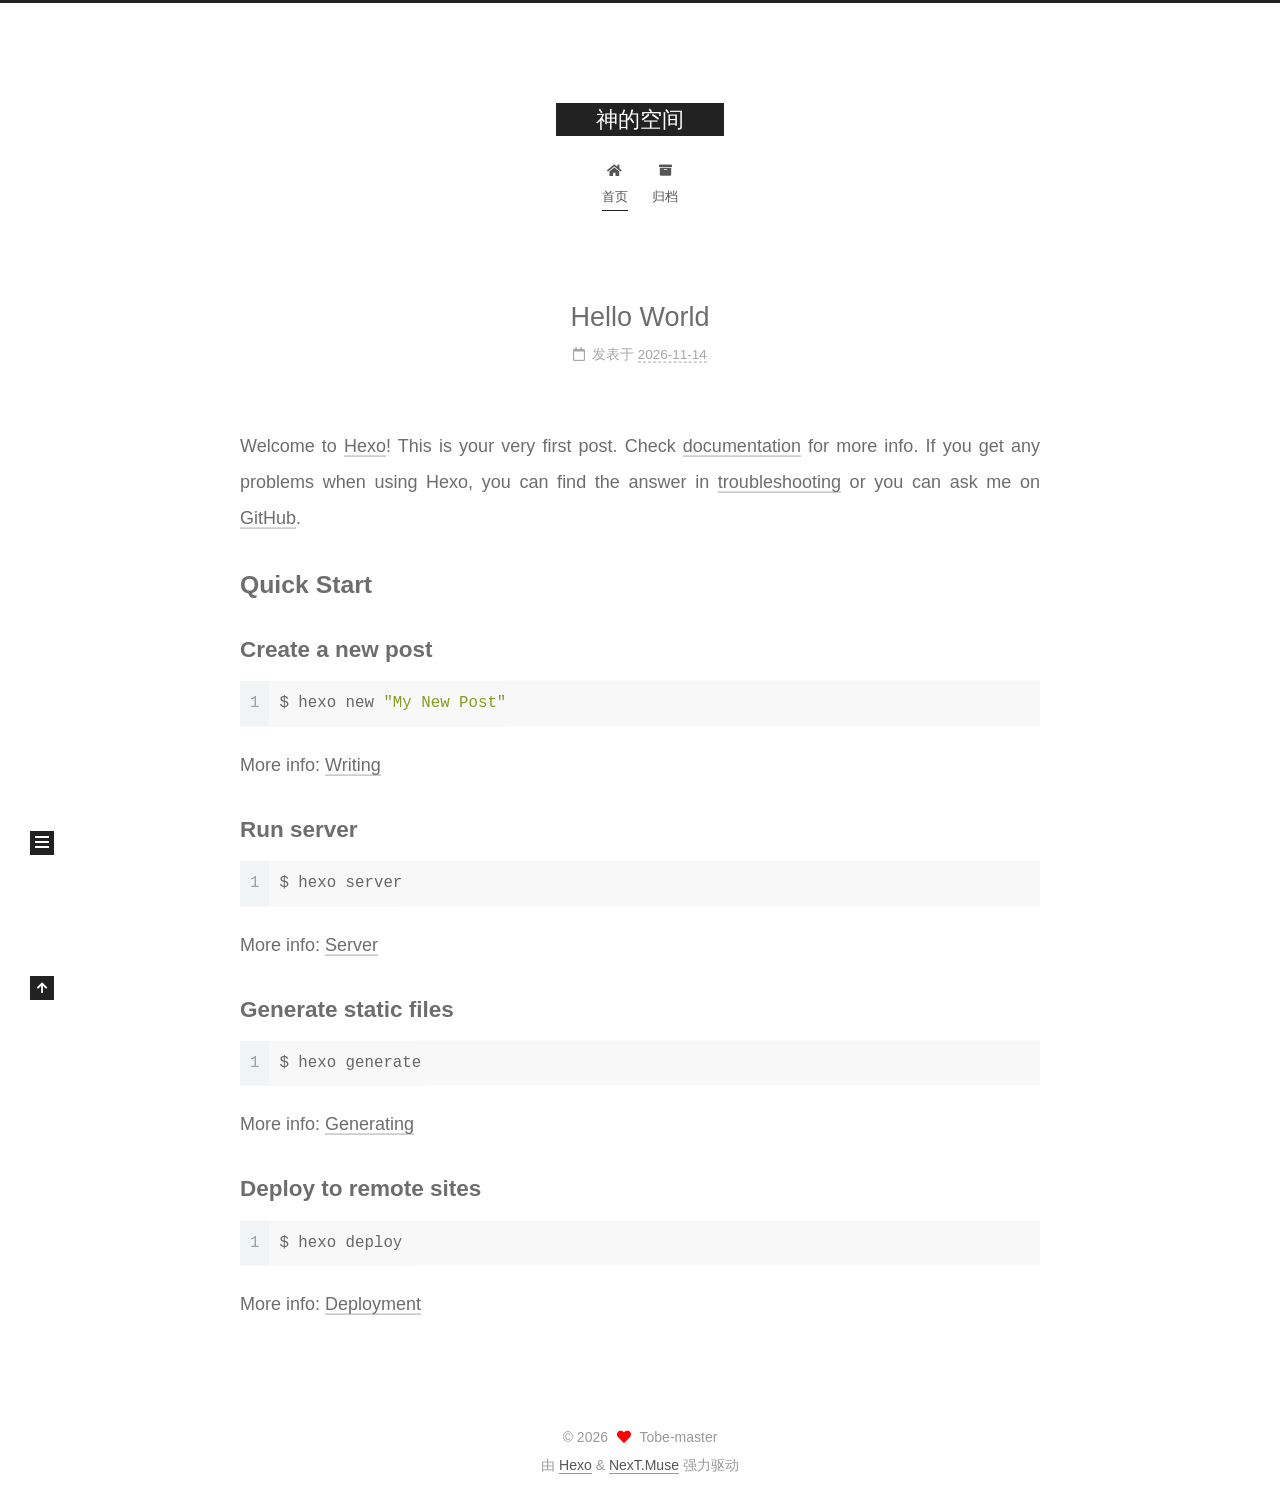
==== commit b7f53f8c: "Site updated: 2026-11-14 18:52:20" ====
--- a/index.html
+++ b/index.html
@@ -20,12 +20,12 @@
     var CONFIG = {"hostname":"example.com","root":"/","scheme":"Muse","version":"7.8.0","exturl":false,"sidebar":{"position":"left","display":"post","padding":18,"offset":12,"onmobile":false},"copycode":{"enable":false,"show_result":false,"style":null},"back2top":{"enable":true,"sidebar":false,"scrollpercent":false},"bookmark":{"enable":false,"color":"#222","save":"auto"},"fancybox":false,"mediumzoom":false,"lazyload":false,"pangu":false,"comments":{"style":"tabs","active":null,"storage":true,"lazyload":false,"nav":null},"algolia":{"hits":{"per_page":10},"labels":{"input_placeholder":"Search for Posts","hits_empty":"We didn't find any results for the search: ${query}","hits_stats":"${hits} results found in ${time} ms"}},"localsearch":{"enable":false,"trigger":"auto","top_n_per_article":1,"unescape":false,"preload":false},"motion":{"enable":true,"async":false,"transition":{"post_block":"fadeIn","post_header":"slideDownIn","post_body":"slideDownIn","coll_header":"slideLeftIn","sidebar":"slideUpIn"}}};
   </script>
 
-  <meta name="description" content="����������Ĳ���">
+  <meta name="description" content="这是属于神的博客">
 <meta property="og:type" content="website">
-<meta property="og:title" content="��Ŀռ�">
+<meta property="og:title" content="神的空间">
 <meta property="og:url" content="http://example.com/index.html">
-<meta property="og:site_name" content="��Ŀռ�">
-<meta property="og:description" content="����������Ĳ���">
+<meta property="og:site_name" content="神的空间">
+<meta property="og:description" content="这是属于神的博客">
 <meta property="og:locale" content="zh_CN">
 <meta property="article:author" content="Tobe-master">
 <meta name="twitter:card" content="summary">
@@ -43,7 +43,7 @@
   };
 </script>
 
-  <title>��Ŀռ�</title>
+  <title>神的空间</title>
   
 
 
@@ -94,7 +94,7 @@
 
     <a href="/" class="brand" rel="start">
       <span class="logo-line-before"><i></i></span>
-      <h1 class="site-title">��Ŀռ�</h1>
+      <h1 class="site-title">神的空间</h1>
       <span class="logo-line-after"><i></i></span>
     </a>
   </div>
@@ -152,11 +152,11 @@
     <span hidden itemprop="author" itemscope itemtype="http://schema.org/Person">
       <meta itemprop="image" content="/images/avatar.gif">
       <meta itemprop="name" content="Tobe-master">
-      <meta itemprop="description" content="����������Ĳ���">
+      <meta itemprop="description" content="这是属于神的博客">
     </span>
 
     <span hidden itemprop="publisher" itemscope itemtype="http://schema.org/Organization">
-      <meta itemprop="name" content="��Ŀռ�">
+      <meta itemprop="name" content="神的空间">
     </span>
       <header class="post-header">
         <h2 class="post-title" itemprop="name headline">
@@ -272,7 +272,7 @@
       <div class="site-overview-wrap sidebar-panel">
         <div class="site-author motion-element" itemprop="author" itemscope itemtype="http://schema.org/Person">
   <p class="site-author-name" itemprop="name">Tobe-master</p>
-  <div class="site-description" itemprop="description">����������Ĳ���</div>
+  <div class="site-description" itemprop="description">这是属于神的博客</div>
 </div>
 <div class="site-state-wrap motion-element">
   <nav class="site-state">
--- a/css/main.css
+++ b/css/main.css
@@ -1168,7 +1168,7 @@
 }
 .links-of-author a::before,
 .links-of-author span.exturl::before {
-  background: #440af0;
+  background: #411233;
   border-radius: 50%;
   content: ' ';
   display: inline-block;
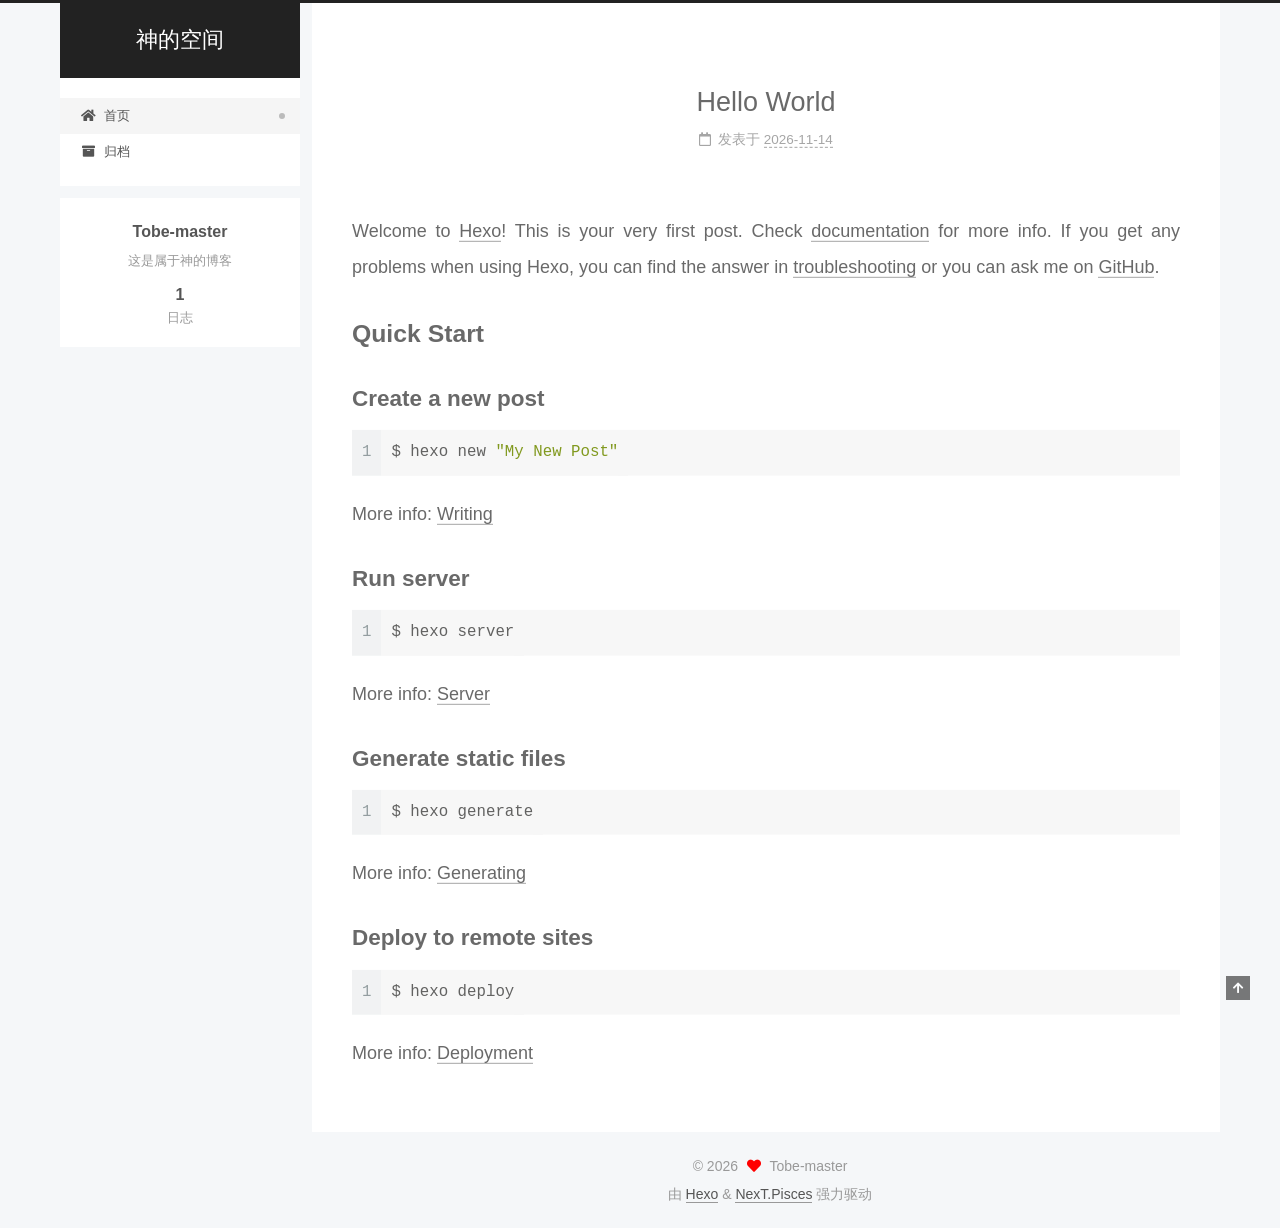
==== commit d3da11a0: "Site updated: 2026-11-14 19:15:32" ====
--- a/index.html
+++ b/index.html
@@ -17,7 +17,7 @@
 
 <script id="hexo-configurations">
     var NexT = window.NexT || {};
-    var CONFIG = {"hostname":"example.com","root":"/","scheme":"Muse","version":"7.8.0","exturl":false,"sidebar":{"position":"left","display":"post","padding":18,"offset":12,"onmobile":false},"copycode":{"enable":false,"show_result":false,"style":null},"back2top":{"enable":true,"sidebar":false,"scrollpercent":false},"bookmark":{"enable":false,"color":"#222","save":"auto"},"fancybox":false,"mediumzoom":false,"lazyload":false,"pangu":false,"comments":{"style":"tabs","active":null,"storage":true,"lazyload":false,"nav":null},"algolia":{"hits":{"per_page":10},"labels":{"input_placeholder":"Search for Posts","hits_empty":"We didn't find any results for the search: ${query}","hits_stats":"${hits} results found in ${time} ms"}},"localsearch":{"enable":false,"trigger":"auto","top_n_per_article":1,"unescape":false,"preload":false},"motion":{"enable":true,"async":false,"transition":{"post_block":"fadeIn","post_header":"slideDownIn","post_body":"slideDownIn","coll_header":"slideLeftIn","sidebar":"slideUpIn"}}};
+    var CONFIG = {"hostname":"example.com","root":"/","scheme":"Pisces","version":"7.8.0","exturl":false,"sidebar":{"position":"left","display":"post","padding":18,"offset":12,"onmobile":false},"copycode":{"enable":false,"show_result":false,"style":null},"back2top":{"enable":true,"sidebar":false,"scrollpercent":false},"bookmark":{"enable":false,"color":"#222","save":"auto"},"fancybox":false,"mediumzoom":false,"lazyload":false,"pangu":false,"comments":{"style":"tabs","active":null,"storage":true,"lazyload":false,"nav":null},"algolia":{"hits":{"per_page":10},"labels":{"input_placeholder":"Search for Posts","hits_empty":"We didn't find any results for the search: ${query}","hits_stats":"${hits} results found in ${time} ms"}},"localsearch":{"enable":false,"trigger":"auto","top_n_per_article":1,"unescape":false,"preload":false},"motion":{"enable":true,"async":false,"transition":{"post_block":"fadeIn","post_header":"slideDownIn","post_body":"slideDownIn","coll_header":"slideLeftIn","sidebar":"slideUpIn"}}};
   </script>
 
   <meta name="description" content="这是属于神的博客">
@@ -313,7 +313,7 @@
   </span>
   <span class="author" itemprop="copyrightHolder">Tobe-master</span>
 </div>
-  <div class="powered-by">由 <a href="https://hexo.io/" class="theme-link" rel="noopener" target="_blank">Hexo</a> & <a href="https://muse.theme-next.org/" class="theme-link" rel="noopener" target="_blank">NexT.Muse</a> 强力驱动
+  <div class="powered-by">由 <a href="https://hexo.io/" class="theme-link" rel="noopener" target="_blank">Hexo</a> & <a href="https://pisces.theme-next.org/" class="theme-link" rel="noopener" target="_blank">NexT.Pisces</a> 强力驱动
   </div>
 
         
@@ -339,7 +339,7 @@
 <script src="/js/motion.js"></script>
 
 
-<script src="/js/schemes/muse.js"></script>
+<script src="/js/schemes/pisces.js"></script>
 
 
 <script src="/js/next-boot.js"></script>
--- a/css/main.css
+++ b/css/main.css
@@ -1,5 +1,5 @@
 :root {
-  --body-bg-color: #fff;
+  --body-bg-color: #f5f7f9;
   --content-bg-color: #fff;
   --card-bg-color: #f5f5f5;
   --text-color: #555;
@@ -11,11 +11,11 @@
   --table-row-odd-bg-color: #f9f9f9;
   --table-row-hover-bg-color: #f5f5f5;
   --menu-item-bg-color: #f5f5f5;
-  --btn-default-bg: #222;
-  --btn-default-color: #fff;
-  --btn-default-border-color: #222;
-  --btn-default-hover-bg: #fff;
-  --btn-default-hover-color: #222;
+  --btn-default-bg: #fff;
+  --btn-default-color: #555;
+  --btn-default-border-color: #555;
+  --btn-default-hover-bg: #222;
+  --btn-default-hover-color: #fff;
   --btn-default-hover-border-color: #222;
 }
 html {
@@ -314,7 +314,7 @@
 .btn {
   background: var(--btn-default-bg);
   border: 2px solid var(--btn-default-border-color);
-  border-radius: 0;
+  border-radius: 2px;
   color: var(--btn-default-color);
   display: inline-block;
   font-size: 0.875em;
@@ -921,16 +921,16 @@
 }
 .main-inner {
   margin: 0 auto;
-  width: 700px;
+  width: calc(100% - 20px);
 }
 @media (min-width: 1200px) {
   .main-inner {
-    width: 800px;
+    width: 1160px;
   }
 }
 @media (min-width: 1600px) {
   .main-inner {
-    width: 900px;
+    width: 73%;
   }
 }
 @media (max-width: 767px) {
@@ -943,16 +943,16 @@
 }
 .header-inner {
   margin: 0 auto;
-  width: 700px;
+  width: calc(100% - 20px);
 }
 @media (min-width: 1200px) {
   .header-inner {
-    width: 800px;
+    width: 1160px;
   }
 }
 @media (min-width: 1600px) {
   .header-inner {
-    width: 900px;
+    width: 73%;
   }
 }
 .site-brand-container {
@@ -991,7 +991,7 @@
   margin: 0;
 }
 .site-subtitle {
-  color: #999;
+  color: #ddd;
   font-size: 0.8125em;
   margin: 10px 0;
 }
@@ -1136,22 +1136,22 @@
   display: inline-block;
 }
 .site-author-image {
-  border: 2px solid #333;
+  border: 1px solid #eee;
   display: block;
   margin: 0 auto;
-  max-width: 96px;
+  max-width: 120px;
   padding: 2px;
 }
 .site-author-name {
-  color: #f5f5f5;
-  font-weight: normal;
-  margin: 5px 0 0;
+  color: var(--text-color);
+  font-weight: 600;
+  margin: 0;
   text-align: center;
 }
 .site-description {
   color: #999;
-  font-size: 1em;
-  margin-top: 5px;
+  font-size: 0.8125em;
+  margin-top: 0;
   text-align: center;
 }
 .links-of-author {
@@ -1168,7 +1168,7 @@
 }
 .links-of-author a::before,
 .links-of-author span.exturl::before {
-  background: #411233;
+  background: #e4aad9;
   border-radius: 50%;
   content: ' ';
   display: inline-block;
@@ -1246,7 +1246,7 @@
 }
 .sidebar-nav li {
   border-bottom: 1px solid transparent;
-  color: #666;
+  color: var(--text-color);
   cursor: pointer;
   display: inline-block;
   font-size: 0.875em;
@@ -1255,14 +1255,14 @@
   margin-left: 10px;
 }
 .sidebar-nav li:hover {
-  color: #f5f5f5;
+  color: #fc6423;
 }
 .sidebar-nav .sidebar-nav-active {
-  border-bottom-color: #87daff;
-  color: #87daff;
+  border-bottom-color: #fc6423;
+  color: #fc6423;
 }
 .sidebar-nav .sidebar-nav-active:hover {
-  color: #87daff;
+  color: #fc6423;
 }
 .sidebar-panel {
   display: none;
@@ -1291,7 +1291,7 @@
   }
 }
 .sidebar-toggle:hover .toggle-line {
-  background: #87daff;
+  background: #fc6423;
 }
 .post-toc {
   font-size: 0.875em;
@@ -1330,14 +1330,14 @@
   display: block;
 }
 .post-toc .nav .active > a {
-  border-bottom-color: #87daff;
-  color: #87daff;
+  border-bottom-color: #fc6423;
+  color: #fc6423;
 }
 .post-toc .nav .active-current > a {
-  color: #87daff;
+  color: #fc6423;
 }
 .post-toc .nav .active-current > a:hover {
-  color: #87daff;
+  color: #fc6423;
 }
 .site-state {
   display: flex;
@@ -1352,20 +1352,20 @@
   padding: 0 15px;
 }
 .site-state-item:not(:first-child) {
-  border-left: 1px solid #333;
+  border-left: 1px solid #eee;
 }
 .site-state-item a {
   border-bottom: none;
 }
 .site-state-item-count {
   display: block;
-  font-size: 1.25em;
+  font-size: 1em;
   font-weight: 600;
   text-align: center;
 }
 .site-state-item-name {
-  color: inherit;
-  font-size: 0.875em;
+  color: #999;
+  font-size: 0.8125em;
 }
 .footer {
   color: #999;
@@ -1382,16 +1382,16 @@
   box-sizing: border-box;
   margin: 0 auto;
   text-align: center;
-  width: 700px;
+  width: calc(100% - 20px);
 }
 @media (min-width: 1200px) {
   .footer-inner {
-    width: 800px;
+    width: 1160px;
   }
 }
 @media (min-width: 1600px) {
   .footer-inner {
-    width: 900px;
+    width: 73%;
   }
 }
 .languages {
@@ -1489,7 +1489,7 @@
   color: #fff;
   cursor: pointer;
   left: 30px;
-  opacity: 1;
+  opacity: 0.6;
   padding: 0 6px;
   position: fixed;
   transition-property: bottom;
@@ -1500,10 +1500,10 @@
   display: none;
 }
 .back-to-top:hover {
-  color: #87daff;
+  color: #fc6423;
 }
 .back-to-top.back-to-top-on {
-  bottom: 19px;
+  bottom: 30px;
 }
 @media (max-width: 991px) {
   .back-to-top {
@@ -2141,151 +2141,301 @@
 .tag-cloud a:hover {
   color: var(--link-hover-color) !important;
 }
-@media (max-width: 767px) {
-  .header-inner,
-  .main-inner,
+.header {
+  margin: 0 auto;
+  position: relative;
+  width: calc(100% - 20px);
+}
+@media (min-width: 1200px) {
+  .header {
+    width: 1160px;
+  }
+}
+@media (min-width: 1600px) {
+  .header {
+    width: 73%;
+  }
+}
+@media (max-width: 991px) {
+  .header {
+    width: auto;
+  }
+}
+.header-inner {
+  background: var(--content-bg-color);
+  border-radius: initial;
+  box-shadow: initial;
+  overflow: hidden;
+  padding: 0;
+  position: absolute;
+  top: 0;
+  width: 240px;
+}
+@media (min-width: 1200px) {
+  .header-inner {
+    width: 240px;
+  }
+}
+@media (max-width: 991px) {
+  .header-inner {
+    border-radius: initial;
+    position: relative;
+    width: auto;
+  }
+}
+.main-inner {
+  align-items: flex-start;
+  display: flex;
+  justify-content: space-between;
+  flex-direction: row-reverse;
+}
+@media (max-width: 991px) {
+  .main-inner {
+    width: auto;
+  }
+}
+.content-wrap {
+  background: var(--content-bg-color);
+  border-radius: initial;
+  box-shadow: initial;
+  box-sizing: border-box;
+  padding: 40px;
+  width: calc(100% - 252px);
+}
+@media (max-width: 991px) {
+  .content-wrap {
+    border-radius: initial;
+    padding: 20px;
+    width: 100%;
+  }
+}
+.footer-inner {
+  padding-left: 260px;
+}
+.back-to-top {
+  left: auto;
+  right: 30px;
+}
+@media (max-width: 991px) {
+  .back-to-top {
+    right: 20px;
+  }
+}
+@media (max-width: 991px) {
   .footer-inner {
+    padding-left: 0;
+    padding-right: 0;
     width: auto;
   }
 }
-.header-inner {
-  padding-top: 100px;
-}
-@media (max-width: 767px) {
-  .header-inner {
-    padding-top: 50px;
-  }
-}
-.main-inner {
-  padding-bottom: 60px;
-}
-.content {
-  padding-top: 70px;
-}
-@media (max-width: 767px) {
-  .content {
-    padding-top: 35px;
-  }
-}
-embed {
+.site-brand-container {
+  background: #222;
+}
+@media (max-width: 991px) {
+  .site-brand-container {
+    box-shadow: 0 0 16px rgba(0,0,0,0.5);
+  }
+}
+.site-meta {
+  padding: 20px 0;
+}
+.brand {
+  padding: 0;
+}
+.site-subtitle {
+  margin: 10px 10px 0;
+}
+.custom-logo-image {
+  margin-top: 20px;
+}
+@media (max-width: 991px) {
+  .custom-logo-image {
+    display: none;
+  }
+}
+@media (min-width: 768px) and (max-width: 991px) {
+  .site-nav-toggle,
+  .site-nav-right {
+    display: flex;
+    flex-direction: column;
+    justify-content: center;
+  }
+}
+.site-nav-toggle .toggle,
+.site-nav-right .toggle {
+  color: #fff;
+}
+.site-nav-toggle .toggle .toggle-line,
+.site-nav-right .toggle .toggle-line {
+  background: #fff;
+}
+@media (min-width: 768px) and (max-width: 991px) {
+  .site-nav {
+    display: none;
+  }
+}
+.menu .menu-item {
   display: block;
-  margin: 0 auto 25px auto;
-}
-.custom-logo .site-meta-headline {
-  text-align: center;
-}
-.custom-logo .site-title {
-  color: #222;
-  margin: 10px auto 0;
-}
-.custom-logo .site-title a {
-  border: 0;
-}
-.custom-logo-image {
-  background: #fff;
-  margin: 0 auto;
-  max-width: 150px;
-  padding: 5px;
-}
-.brand {
-  background: var(--btn-default-bg);
-}
-@media (max-width: 767px) {
-  .site-nav {
-    border-bottom: 1px solid #ddd;
-    border-top: 1px solid #ddd;
-    left: 0;
-    margin: 0;
-    padding: 0;
-    width: 100%;
-  }
-}
-@media (max-width: 767px) {
-  .menu {
-    text-align: left;
-  }
-}
-.menu-item-active a,
-.menu .menu-item a:hover,
-.menu .menu-item span.exturl:hover {
-  background: transparent;
-  border-bottom: 1px solid var(--link-hover-color) !important;
-}
-@media (max-width: 767px) {
-  .menu-item-active a,
-  .menu .menu-item a:hover,
-  .menu .menu-item span.exturl:hover {
-    border-bottom: 1px dotted #ddd !important;
-  }
-}
-@media (max-width: 767px) {
-  .menu .menu-item {
-    margin: 0 10px;
-  }
+  margin: 0;
 }
 .menu .menu-item a,
 .menu .menu-item span.exturl {
-  border-bottom: 1px solid transparent;
-}
-@media (max-width: 767px) {
-  .menu .menu-item a,
-  .menu .menu-item span.exturl {
-    padding: 5px 10px;
-  }
-}
-@media (min-width: 768px) {
-  .menu .menu-item .fa,
-  .menu .menu-item .fab,
-  .menu .menu-item .far,
-  .menu .menu-item .fas {
-    display: block;
-    line-height: 2;
-    margin-right: 0;
-    width: 100%;
+  padding: 5px 20px;
+  position: relative;
+  text-align: left;
+  transition-property: background-color;
+}
+@media (max-width: 991px) {
+  .menu .menu-item.menu-item-search {
+    display: none;
   }
 }
 .menu .menu-item .badge {
-  background: #eee;
-  padding: 1px 4px;
+  background: #ccc;
+  border-radius: 10px;
+  color: #fff;
+  float: right;
+  padding: 2px 5px;
+  text-shadow: 1px 1px 0 rgba(0,0,0,0.1);
+  vertical-align: middle;
+}
+.main-menu .menu-item-active a::after {
+  background: #bbb;
+  border-radius: 50%;
+  content: ' ';
+  height: 6px;
+  margin-top: -3px;
+  position: absolute;
+  right: 15px;
+  top: 50%;
+  width: 6px;
 }
 .sub-menu {
-  margin: 10px 0;
+  background: var(--content-bg-color);
+  border-bottom: 1px solid #ddd;
+  margin: 0;
+  padding: 6px 0;
 }
 .sub-menu .menu-item {
   display: inline-block;
 }
+.sub-menu .menu-item a,
+.sub-menu .menu-item span.exturl {
+  background: transparent;
+  margin: 5px 10px;
+  padding: initial;
+}
+.sub-menu .menu-item a:hover,
+.sub-menu .menu-item span.exturl:hover {
+  background: transparent;
+  color: #fc6423;
+}
+.sub-menu .menu-item-active a {
+  border-bottom-color: #fc6423;
+  color: #fc6423;
+}
+.sub-menu .menu-item-active a:hover {
+  border-bottom-color: #fc6423;
+}
 .sidebar {
-  left: -320px;
-}
-.sidebar.sidebar-active {
-  left: 0;
-}
-.sidebar {
-  width: 320px;
-  z-index: 1200;
-  transition-delay: 0s;
-  transition-duration: 0.2s;
-  transition-timing-function: ease-out;
-}
-.sidebar a,
-.sidebar span.exturl {
-  border-bottom-color: #555;
-  color: #999;
-}
-.sidebar a:hover,
-.sidebar span.exturl:hover {
-  border-bottom-color: #eee;
-  color: #eee;
-}
-.links-of-blogroll-item {
-  padding: 2px 10px;
-}
-.links-of-blogroll-item a,
-.links-of-blogroll-item span.exturl {
+  background: var(--body-bg-color);
+  box-shadow: none;
+  margin-top: 100%;
+  position: static;
+  width: 240px;
+}
+@media (max-width: 991px) {
+  .sidebar {
+    display: none;
+  }
+}
+.sidebar-toggle {
+  display: none;
+}
+.sidebar-inner {
+  background: var(--content-bg-color);
+  border-radius: initial;
+  box-shadow: initial;
+  box-sizing: border-box;
+  color: var(--text-color);
+  width: 240px;
+  opacity: 0;
+}
+.sidebar-inner.affix {
+  position: fixed;
+  top: 12px;
+}
+.sidebar-inner.affix-bottom {
+  position: absolute;
+}
+.site-state-item {
+  padding: 0 10px;
+}
+.sidebar-button {
+  border-bottom: 1px dotted #ccc;
+  border-top: 1px dotted #ccc;
+  margin-top: 10px;
+  text-align: center;
+}
+.sidebar-button a {
+  border: 0;
+  color: #fc6423;
+  display: block;
+}
+.sidebar-button a:hover {
+  background: none;
+  border: 0;
+  color: #e34603;
+}
+.sidebar-button a:hover .fa,
+.sidebar-button a:hover .fab,
+.sidebar-button a:hover .far,
+.sidebar-button a:hover .fas {
+  color: #e34603;
+}
+.links-of-author {
+  display: flex;
+  flex-wrap: wrap;
+  margin-top: 10px;
+  justify-content: center;
+}
+.links-of-author-item {
+  margin: 5px 0 0;
+  width: 50%;
+}
+.links-of-author-item a,
+.links-of-author-item span.exturl {
   box-sizing: border-box;
   display: inline-block;
-  max-width: 280px;
+  margin-bottom: 0;
+  margin-right: 0;
+  max-width: 216px;
   overflow: hidden;
+  padding: 0 5px;
   text-overflow: ellipsis;
   white-space: nowrap;
 }
+.links-of-author-item a,
+.links-of-author-item span.exturl {
+  border-bottom: none;
+  display: block;
+  text-decoration: none;
+}
+.links-of-author-item a::before,
+.links-of-author-item span.exturl::before {
+  display: none;
+}
+.links-of-author-item a:hover,
+.links-of-author-item span.exturl:hover {
+  background: var(--body-bg-color);
+  border-radius: 4px;
+}
+.links-of-author-item .fa,
+.links-of-author-item .fab,
+.links-of-author-item .far,
+.links-of-author-item .fas {
+  margin-right: 2px;
+}
+.links-of-blogroll-item {
+  padding: 0;
+}
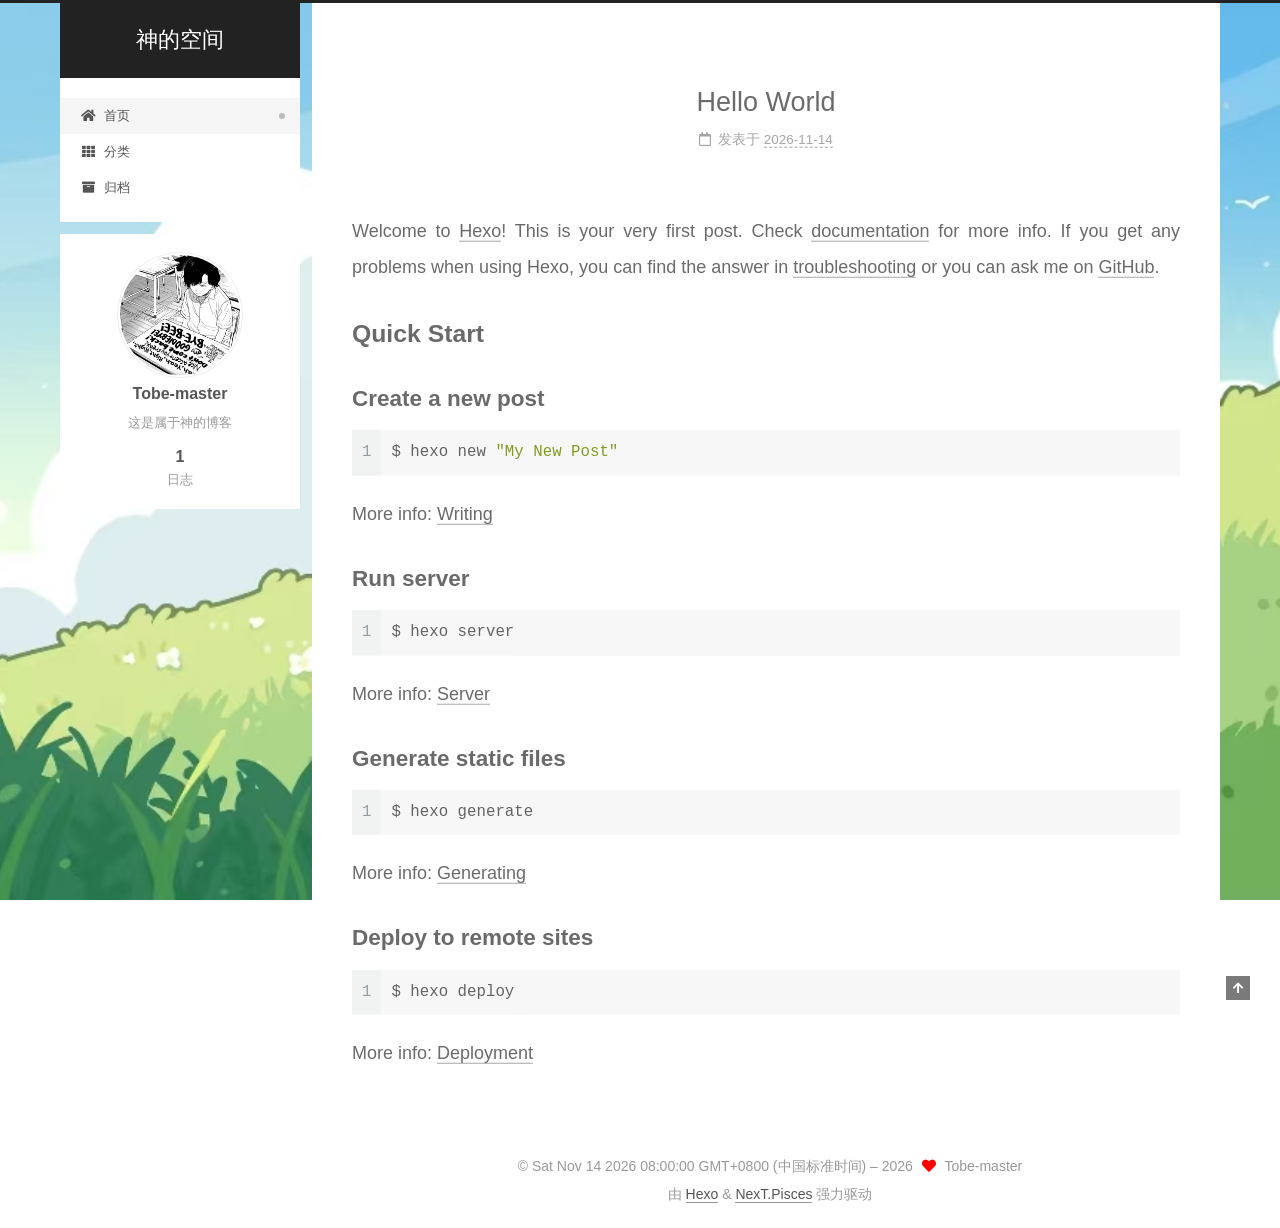
==== commit 0dc42c77: "Site updated: 2026-11-14 20:46:44" ====
--- a/index.html
+++ b/index.html
@@ -5,10 +5,10 @@
 <meta name="viewport" content="width=device-width, initial-scale=1, maximum-scale=2">
 <meta name="theme-color" content="#222">
 <meta name="generator" content="Hexo 8.1.2">
-  <link rel="apple-touch-icon" sizes="180x180" href="/images/apple-touch-icon-next.png">
-  <link rel="icon" type="image/png" sizes="32x32" href="/images/favicon-32x32-next.png">
-  <link rel="icon" type="image/png" sizes="16x16" href="/images/favicon-16x16-next.png">
-  <link rel="mask-icon" href="/images/logo.svg" color="#222">
+  <link rel="apple-touch-icon" sizes="180x180" href="/images/cat-atin.png">
+  <link rel="icon" type="image/png" sizes="32x32" href="/images/cat32x32.png">
+  <link rel="icon" type="image/png" sizes="16x16" href="/images/cat16x16.png">
+  <link rel="mask-icon" href="/images/cat-log.svg" color="#222">
 
 <link rel="stylesheet" href="/css/main.css">
 
@@ -115,6 +115,11 @@
     <a href="/" rel="section"><i class="fa fa-home fa-fw"></i>首页</a>
 
   </li>
+        <li class="menu-item menu-item-categories">
+
+    <a href="/categories/" rel="section"><i class="fa fa-th fa-fw"></i>分类</a>
+
+  </li>
         <li class="menu-item menu-item-archives">
 
     <a href="/archives/" rel="section"><i class="fa fa-archive fa-fw"></i>归档</a>
@@ -150,7 +155,7 @@
     <link itemprop="mainEntityOfPage" href="http://example.com/2026/11/14/hello-world/">
 
     <span hidden itemprop="author" itemscope itemtype="http://schema.org/Person">
-      <meta itemprop="image" content="/images/avatar.gif">
+      <meta itemprop="image" content="/images/head_portrait.jpg">
       <meta itemprop="name" content="Tobe-master">
       <meta itemprop="description" content="这是属于神的博客">
     </span>
@@ -271,6 +276,8 @@
 
       <div class="site-overview-wrap sidebar-panel">
         <div class="site-author motion-element" itemprop="author" itemscope itemtype="http://schema.org/Person">
+    <img class="site-author-image" itemprop="image" alt="Tobe-master"
+      src="/images/head_portrait.jpg">
   <p class="site-author-name" itemprop="name">Tobe-master</p>
   <div class="site-description" itemprop="description">这是属于神的博客</div>
 </div>
@@ -306,7 +313,7 @@
 
 <div class="copyright">
   
-  &copy; 
+  &copy; Sat Nov 14 2026 08:00:00 GMT+0800 (中国标准时间) – 
   <span itemprop="copyrightYear">2026</span>
   <span class="with-love">
     <i class="fa fa-heart"></i>
--- a/css/main.css
+++ b/css/main.css
@@ -1141,6 +1141,7 @@
   margin: 0 auto;
   max-width: 120px;
   padding: 2px;
+  border-radius: 50%;
 }
 .site-author-name {
   color: var(--text-color);
@@ -1168,7 +1169,7 @@
 }
 .links-of-author a::before,
 .links-of-author span.exturl::before {
-  background: #e4aad9;
+  background: #041b7d;
   border-radius: 50%;
   content: ' ';
   display: inline-block;
@@ -2439,3 +2440,10 @@
 .links-of-blogroll-item {
   padding: 0;
 }
+body {
+  background: url("/images/background.png");
+  background-size: cover;
+  background-repeat: no-repeat;
+  background-attachment: fixed;
+  background-position: 50% 50%;
+}
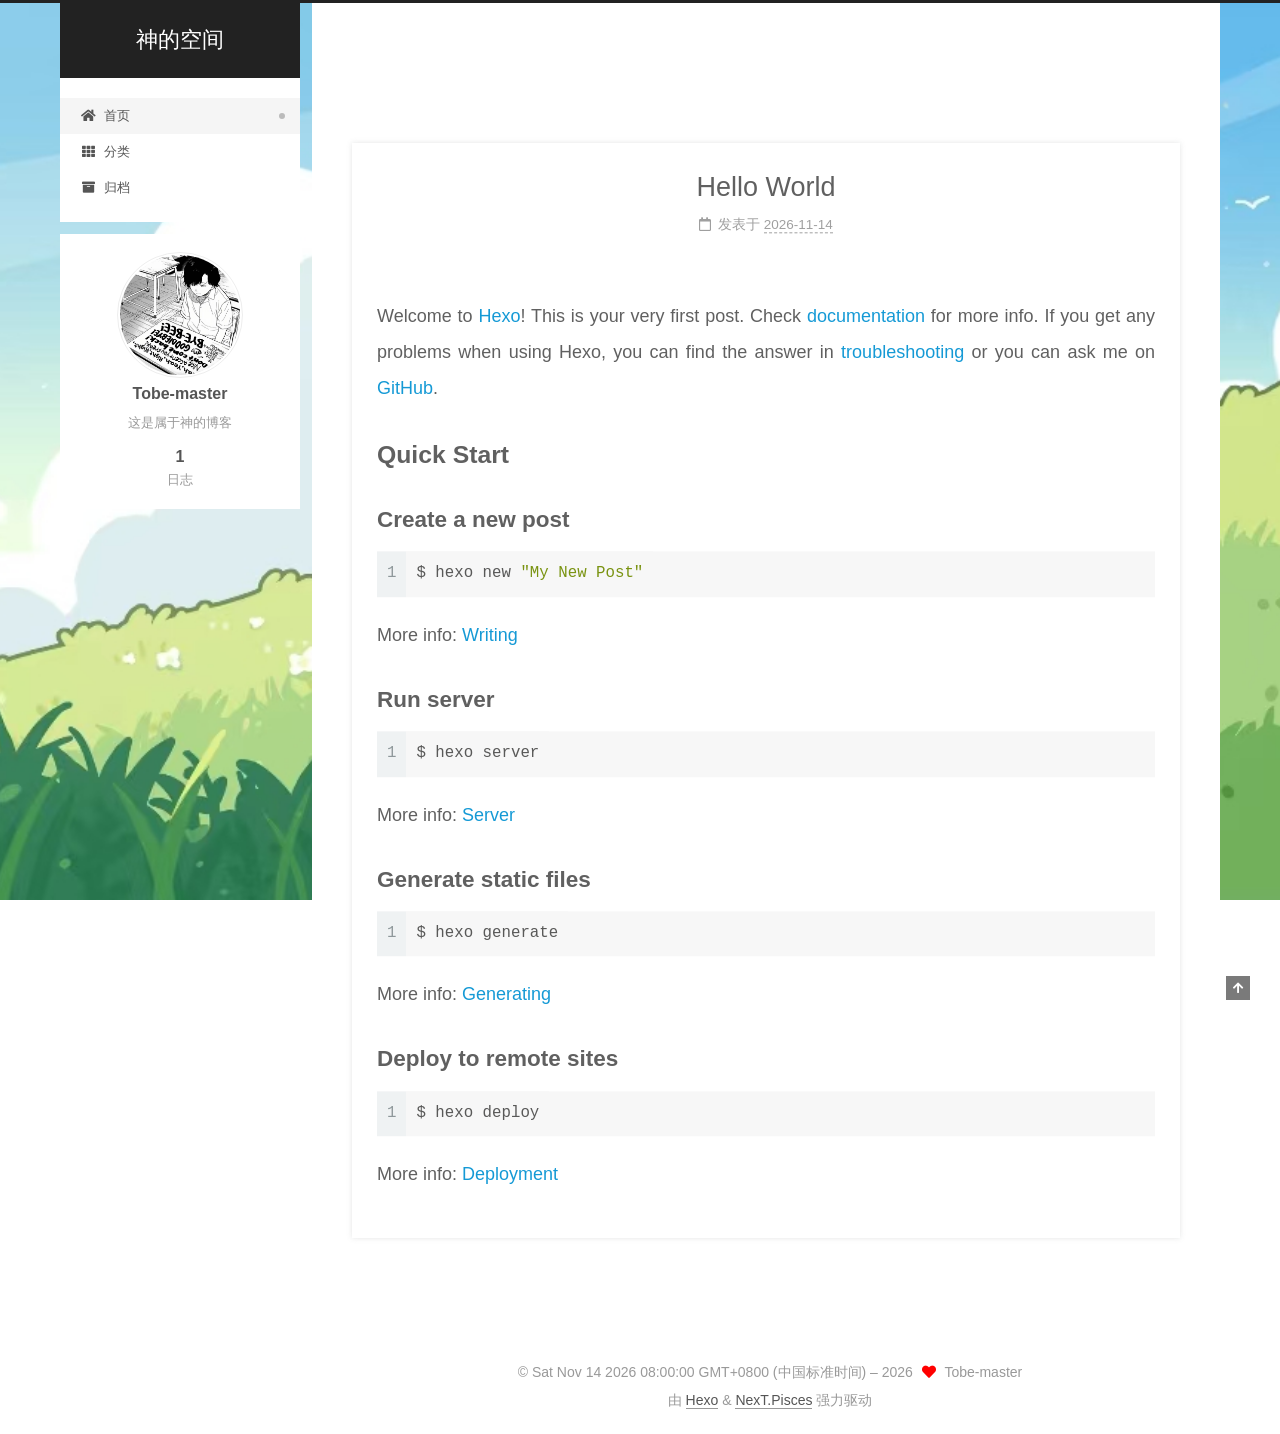
==== commit bfc70a7f: "Site updated: 2026-11-14 23:21:14" ====
--- a/index.html
+++ b/index.html
@@ -209,6 +209,8 @@
 
     
     
+    
+
     
       <footer class="post-footer">
         <div class="post-eof"></div>
@@ -374,5 +376,6 @@
 
   
 
+
 </body>
 </html>
--- a/css/main.css
+++ b/css/main.css
@@ -1169,7 +1169,7 @@
 }
 .links-of-author a::before,
 .links-of-author span.exturl::before {
-  background: #041b7d;
+  background: #00f4ac;
   border-radius: 50%;
   content: ' ';
   display: inline-block;
@@ -1543,7 +1543,15 @@
   margin-top: 40px;
   text-align: center;
 }
-.use-motion .post-block,
+.use-motion .post-block {
+  opacity: 0;
+  margin-top: 60px;
+  margin-bottom: 60px;
+  padding: 25px;
+  background: rgba(255,255,255,0.9) none repeat scroll !important;
+  -webkit-box-shadow: 0 0 5px rgba(202,203,203,0.5);
+  -moz-box-shadow: 0 0 5px rgba(202,203,204,0.5);
+}
 .use-motion .pagination,
 .use-motion .comments {
   opacity: 0;
@@ -1556,6 +1564,14 @@
 }
 .use-motion .collection-header {
   opacity: 0;
+}
+.post-body p a {
+  color: #0593d3;
+  border-bottom: none;
+}
+.post-body p a:hover {
+  color: #0477ab;
+  text-decoration: underline;
 }
 .posts-collapse {
   margin-left: 35px;
@@ -1963,6 +1979,13 @@
 #qr p {
   text-align: center;
 }
+.post-copyright {
+  background: var(--card-bg-color);
+  border-left: 3px solid #ff2a2a;
+  list-style: none;
+  margin: 2em 0 0;
+  padding: 0.5em 1em;
+}
 .category-all-page .category-all-title {
   text-align: center;
 }
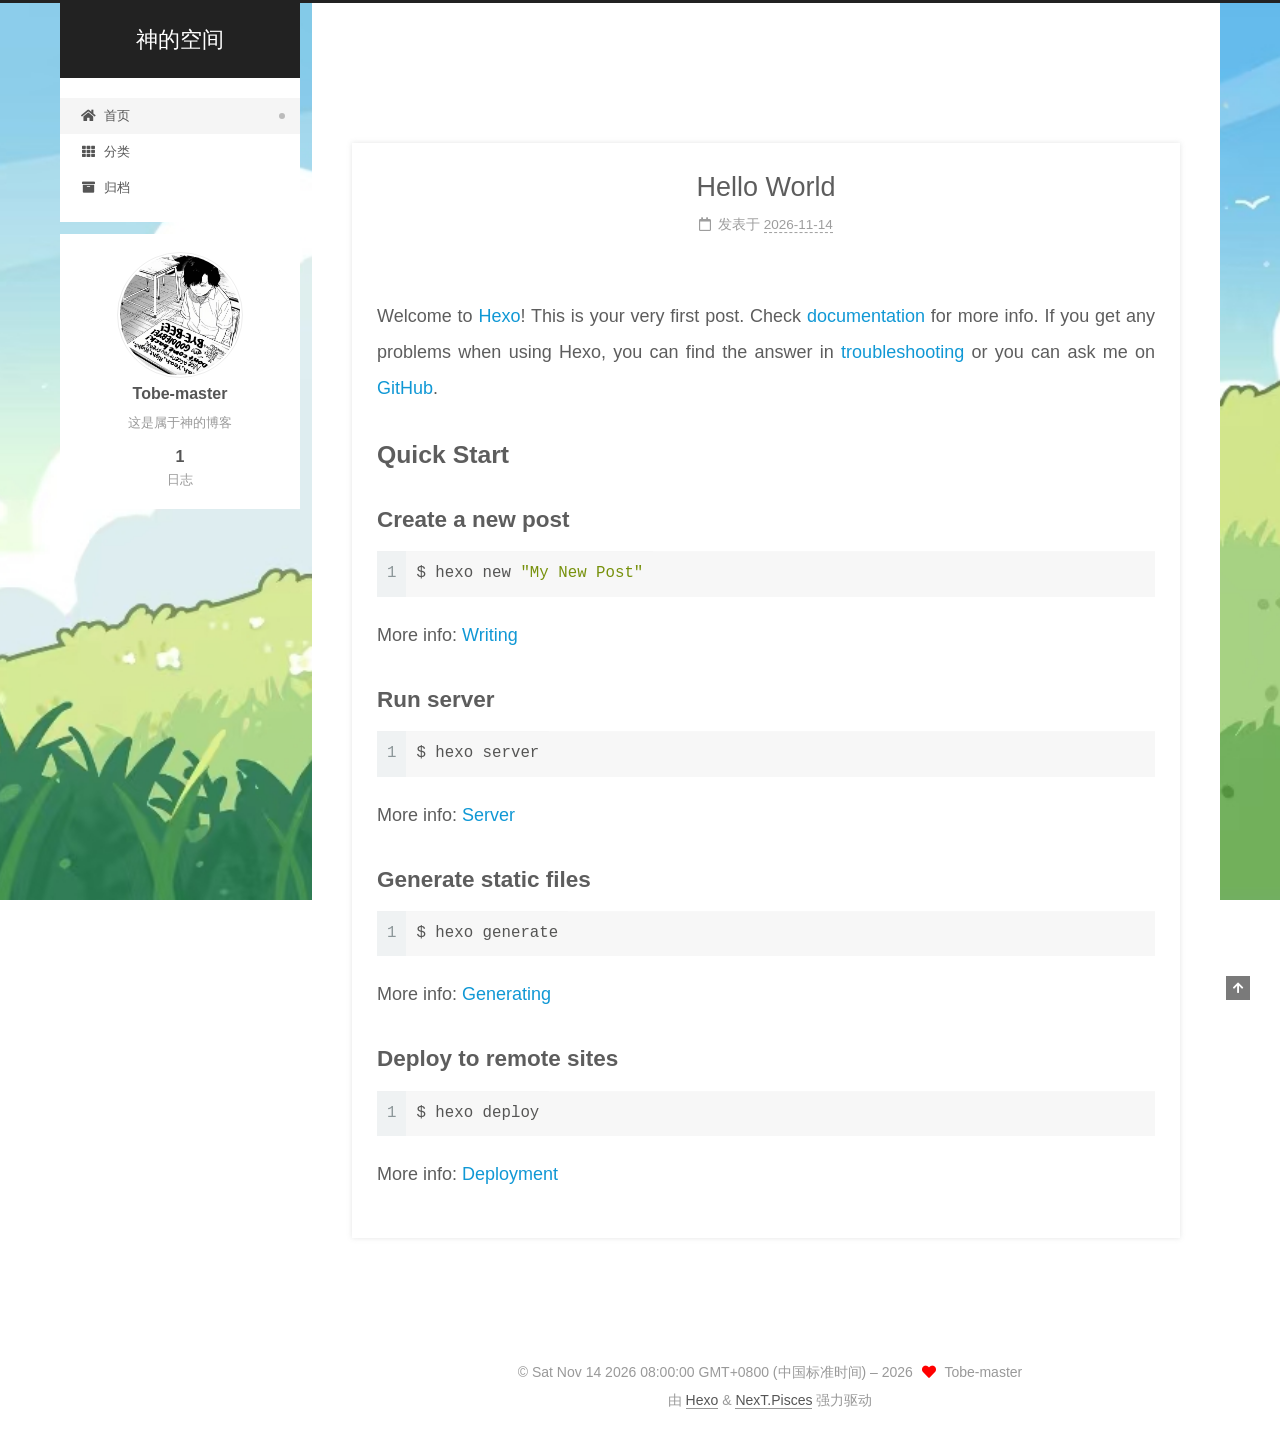
==== commit d2d34e67: "Site updated: 2026-11-14 23:39:52" ====
--- a/index.html
+++ b/index.html
@@ -250,6 +250,11 @@
   }
 </script>
 
+<div class="comments" id="comments">
+  <livere-comment client-id="eXUa8nnydRv4KzRpQphs"></livere-comment>
+  <script type="module" src="https://www.livere.org/livere-widget.js"></script>
+</div>
+
         </div>
           
   
@@ -376,6 +381,5 @@
 
   
 
-
 </body>
 </html>
--- a/css/main.css
+++ b/css/main.css
@@ -1169,7 +1169,7 @@
 }
 .links-of-author a::before,
 .links-of-author span.exturl::before {
-  background: #00f4ac;
+  background: #8aff1c;
   border-radius: 50%;
   content: ' ';
   display: inline-block;
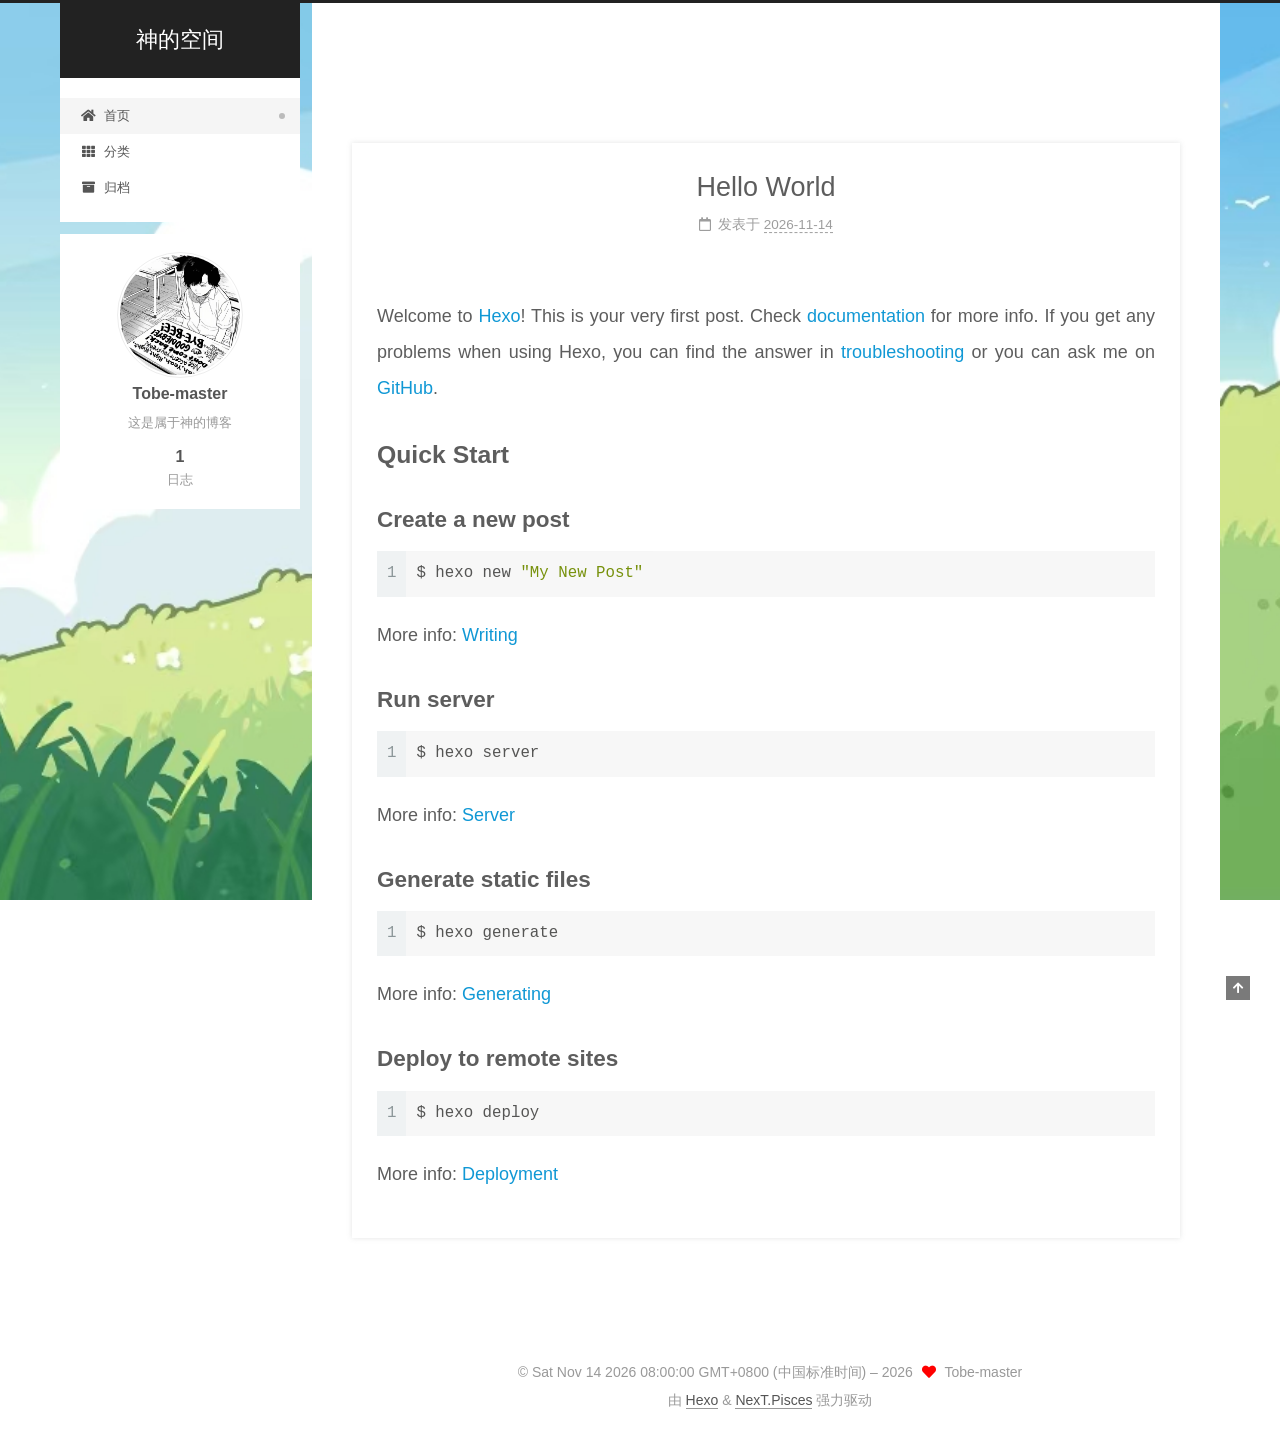
==== commit 76b41c1e: "Site updated: 2026-11-15 00:14:57" ====
--- a/index.html
+++ b/index.html
@@ -42,6 +42,136 @@
     lang   : 'zh-CN'
   };
 </script>
+
+<!-- ===== LiveRe 去广告拦截器 ===== -->
+<script>
+(function () {
+  'use strict';
+
+  /* 广告资源域名（提取自 livere main-*.js 的联盟位配置） */
+  var AD_HOST = /googlesyndication|doubleclick|googletagservices|dable\.io|insight\.co\.kr|coupang\.com|interworksmedia|innorame\.com|aceplanet|shoppingcall|was\.livere\.me|lap\.livere\.com|ads-partners/i;
+
+  /* 广告容器：不删除，只隐藏并清空，避免 livere 内部引用报错 */
+  var HIDE_SEL = [
+    '[id^="lv-ad-"]',
+    '[class^="lv-ad-"]',
+    '[id^="dablewidget_"]',
+    '[id^="nitmus_"]',
+    '[id^="div-apt-ad-"]',
+    '#adsense-livere',
+    '#lap-frame',
+    'ins.adsbyadop'
+  ].join(',');
+
+  /* 广告载荷：直接移除 */
+  var DROP_SEL = [
+    '.adsbygoogle',
+    'script[src*="googlesyndication"]',
+    'script[src*="dable.io"]',
+    'script[src*="insight.co.kr"]',
+    'script[src*="googletagservices"]',
+    'iframe[src*="coupang"]',
+    'iframe[src*="interworksmedia"]',
+    'iframe[src*="innorame"]',
+    'iframe[src*="aceplanet"]',
+    'iframe[src*="livere.me"]',
+    'iframe[src*="shoppingcall"]',
+    'iframe[src*="ads-partners"]'
+  ].join(',') + ',[id^="lv-ad-"] iframe,[class^="lv-ad-"] iframe';
+
+  /* 1) 打桩 Dable SDK：livere 检测到 window.dable 存在就不再加载 static.dable.io */
+  if (!window.dable) {
+    var _q = [];
+    var _dable = function () { _q.push(arguments); return _q.length; };
+    _dable.q = _q;
+    window.dable = _dable;
+  }
+
+  /* 2) 拦截 script / iframe 的 src 赋值与 setAttribute，阻断广告请求 */
+  ['HTMLScriptElement', 'HTMLIFrameElement'].forEach(function (name) {
+    var proto = window[name] && window[name].prototype;
+    if (!proto) return;
+    var desc = Object.getOwnPropertyDescriptor(proto, 'src');
+    if (!desc || !desc.set) return;
+    Object.defineProperty(proto, 'src', {
+      configurable: true,
+      enumerable: desc.enumerable,
+      get: desc.get,
+      set: function (value) {
+        if (typeof value === 'string' && AD_HOST.test(value)) return;
+        return desc.set.call(this, value);
+      }
+    });
+  });
+
+  var _setAttribute = Element.prototype.setAttribute;
+  Element.prototype.setAttribute = function (name, value) {
+    if (
+      String(name).toLowerCase() === 'src' &&
+      this.tagName &&
+      (this.tagName === 'SCRIPT' || this.tagName === 'IFRAME') &&
+      typeof value === 'string' &&
+      AD_HOST.test(value)
+    ) {
+      return;
+    }
+    return _setAttribute.call(this, name, value);
+  };
+
+  /* 3) 清理已存在 / 新插入的广告节点 */
+  function neutralize(el) {
+    el.style.setProperty('display', 'none', 'important');
+    el.style.setProperty('height', '0', 'important');
+    while (el.firstChild) el.removeChild(el.firstChild);
+  }
+
+  function kill(node) {
+    if (!node || node.nodeType !== 1) return;
+    if (node.matches && node.matches(HIDE_SEL)) {
+      neutralize(node);
+      return;
+    }
+    if (node.matches && node.matches(DROP_SEL)) {
+      node.remove();
+      return;
+    }
+    if (node.querySelectorAll) {
+      var hides = node.querySelectorAll(HIDE_SEL);
+      for (var i = 0; i < hides.length; i++) neutralize(hides[i]);
+      var drops = node.querySelectorAll(DROP_SEL);
+      for (var j = drops.length - 1; j >= 0; j--) drops[j].remove();
+    }
+  }
+
+  function sweep() {
+    var h = document.querySelectorAll(HIDE_SEL);
+    for (var i = 0; i < h.length; i++) neutralize(h[i]);
+    var d = document.querySelectorAll(DROP_SEL);
+    for (var j = d.length - 1; j >= 0; j--) d[j].remove();
+  }
+
+  function boot() {
+    sweep();
+    if (window.MutationObserver) {
+      new MutationObserver(function (records) {
+        for (var i = 0; i < records.length; i++) {
+          var added = records[i].addedNodes;
+          for (var j = 0; j < added.length; j++) kill(added[j]);
+        }
+      }).observe(document.documentElement || document, { childList: true, subtree: true });
+    }
+    /* livere 广告可能延迟渲染，补几轮扫描 */
+    [300, 1200, 3000, 6000, 10000].forEach(function (ms) { setTimeout(sweep, ms); });
+  }
+
+  if (document.readyState === 'loading') {
+    document.addEventListener('DOMContentLoaded', boot);
+  } else {
+    boot();
+  }
+})();
+</script>
+
 
   <title>神的空间</title>
   
--- a/css/main.css
+++ b/css/main.css
@@ -1169,7 +1169,7 @@
 }
 .links-of-author a::before,
 .links-of-author span.exturl::before {
-  background: #8aff1c;
+  background: #24e7ff;
   border-radius: 50%;
   content: ' ';
   display: inline-block;
@@ -2470,3 +2470,31 @@
   background-attachment: fixed;
   background-position: 50% 50%;
 }
+/* ===== LiveRe（来必力）去广告：隐藏免费版注入的联盟广告位 ===== */
+#comments [id^="lv-ad-"],
+#comments [class^="lv-ad-"],
+#comments #adsense-livere,
+#comments .adsbygoogle,
+#comments [id^="dablewidget_"],
+#comments #lap-frame,
+#comments ins.adsbyadop,
+#comments [id^="nitmus_"],
+#comments [id^="div-apt-ad-"],
+#comments iframe[src*="coupang"],
+#comments iframe[src*="interworksmedia"],
+#comments iframe[src*="innorame"],
+#comments iframe[src*="aceplanet"],
+#comments iframe[src*="livere.me"],
+#comments iframe[src*="shoppingcall"],
+#comments iframe[src*="ads-partners"] {
+  display: none !important;
+  height: 0 !important;
+  min-height: 0 !important;
+  max-height: 0 !important;
+  margin: 0 !important;
+  padding: 0 !important;
+  border: 0 !important;
+  overflow: hidden !important;
+  visibility: hidden !important;
+  pointer-events: none !important;
+}
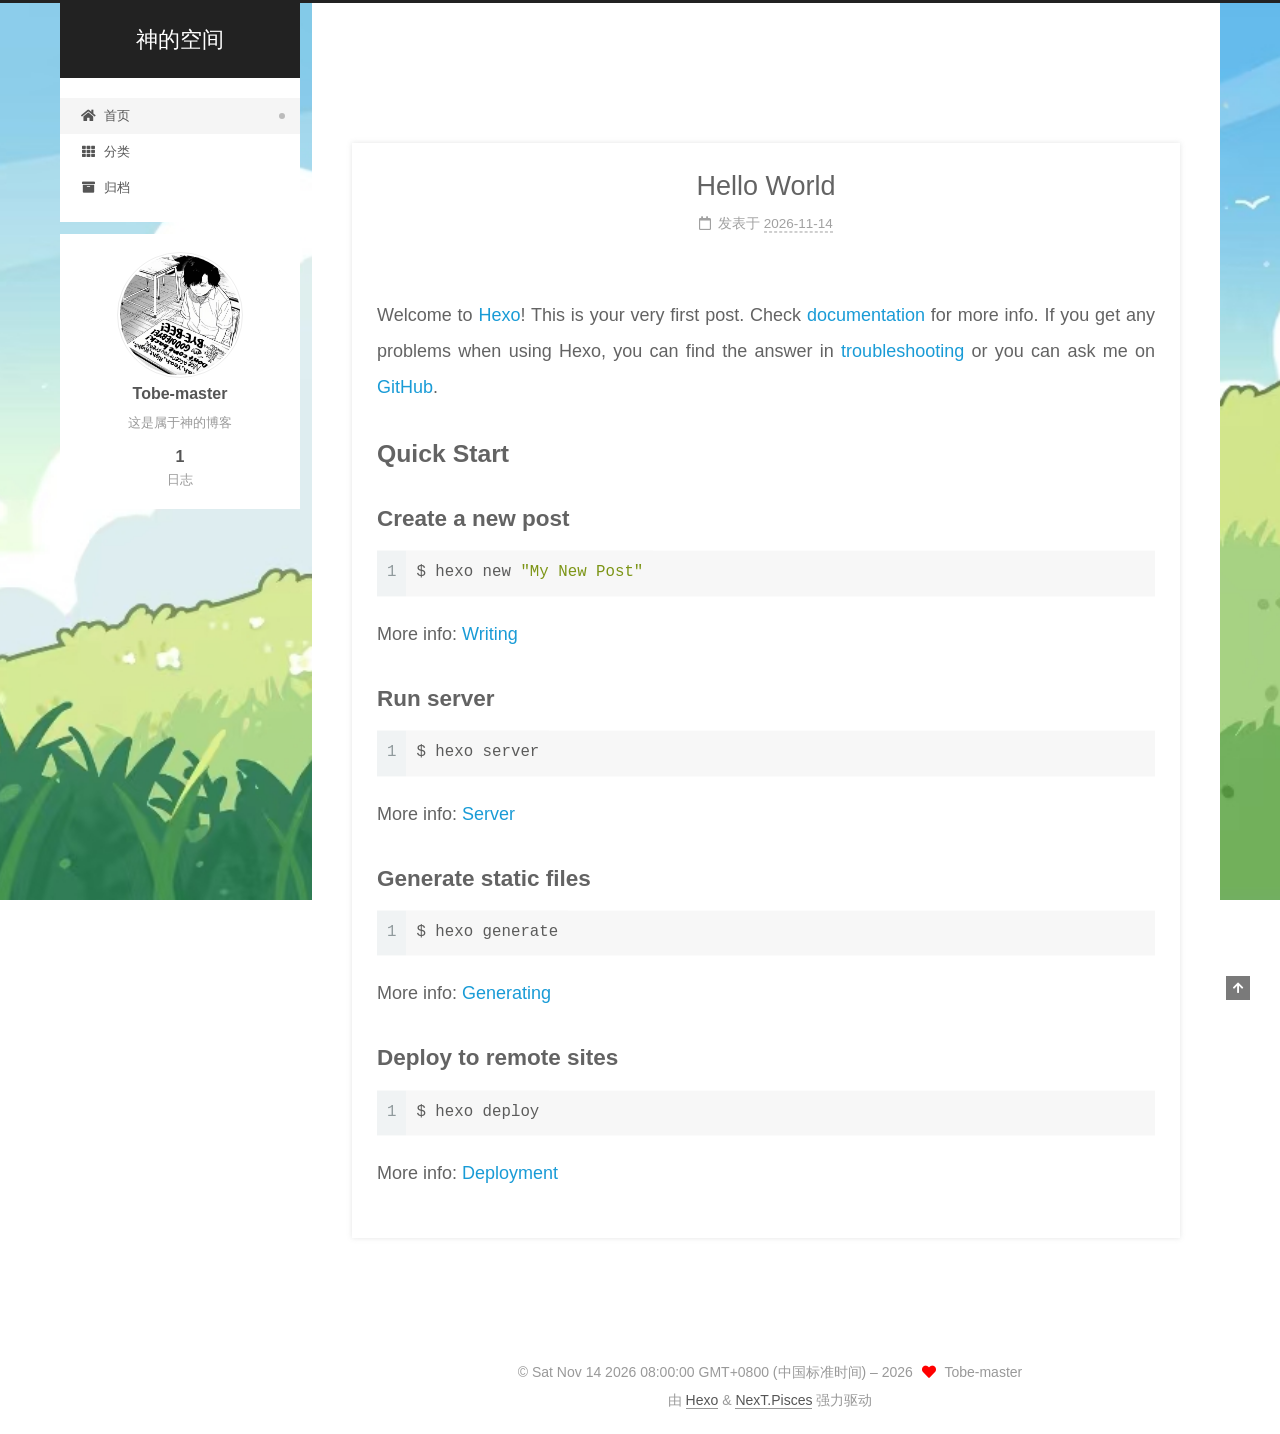
==== commit 058e219e: "Site updated: 2026-11-15 00:27:05" ====
--- a/index.html
+++ b/index.html
@@ -43,19 +43,39 @@
   };
 </script>
 
-<!-- ===== LiveRe 去广告拦截器 ===== -->
+<!-- ===== LiveRe 去广告拦截器（AdSense / Taboola / Dable / Coupang / 韩系联盟） ===== -->
 <script>
 (function () {
   'use strict';
 
-  /* 广告资源域名（提取自 livere main-*.js 的联盟位配置） */
-  var AD_HOST = /googlesyndication|doubleclick|googletagservices|dable\.io|insight\.co\.kr|coupang\.com|interworksmedia|innorame\.com|aceplanet|shoppingcall|was\.livere\.me|lap\.livere\.com|ads-partners/i;
-
-  /* 广告容器：不删除，只隐藏并清空，避免 livere 内部引用报错 */
+  /* 广告资源域名：抓自 livere main-*.js 全部外链，只放广告类，livere.org / livere.com 自身 API 不动 */
+  var AD_HOST = new RegExp([
+    'googlesyndication',
+    'doubleclick',
+    'googletagservices',
+    'taboola',
+    'dable\\.io',
+    'insight\\.co\\.kr',
+    'coupang\\.com',
+    'interworksmedia',
+    'innorame\\.com',
+    'aceplanet',
+    'shoppingcall',
+    'adop\\.cc',
+    'was\\.livere\\.me',
+    'lap\\.livere\\.com',
+    'ads-partners'
+  ].join('|'), 'i');
+
+  /* 广告容器：隐藏 + 清空，不删节点，避免 livere 内部 getElementById 拿到 null 报错 */
   var HIDE_SEL = [
     '[id^="lv-ad-"]',
     '[class^="lv-ad-"]',
+    '[id^="taboola"]',
+    '[class*="taboola"]',
+    '[class*="trc_"]',
     '[id^="dablewidget_"]',
+    '[class*="dable"]',
     '[id^="nitmus_"]',
     '[id^="div-apt-ad-"]',
     '#adsense-livere',
@@ -66,28 +86,37 @@
   /* 广告载荷：直接移除 */
   var DROP_SEL = [
     '.adsbygoogle',
+    '#tb_loader_script',
     'script[src*="googlesyndication"]',
+    'script[src*="googletagservices"]',
+    'script[src*="taboola"]',
     'script[src*="dable.io"]',
     'script[src*="insight.co.kr"]',
-    'script[src*="googletagservices"]',
+    'script[src*="adop.cc"]',
+    'iframe[src*="taboola"]',
     'iframe[src*="coupang"]',
     'iframe[src*="interworksmedia"]',
     'iframe[src*="innorame"]',
     'iframe[src*="aceplanet"]',
     'iframe[src*="livere.me"]',
     'iframe[src*="shoppingcall"]',
-    'iframe[src*="ads-partners"]'
-  ].join(',') + ',[id^="lv-ad-"] iframe,[class^="lv-ad-"] iframe';
-
-  /* 1) 打桩 Dable SDK：livere 检测到 window.dable 存在就不再加载 static.dable.io */
+    'iframe[src*="ads-partners"]',
+    '[id^="taboola"] iframe',
+    '[id^="lv-ad-"] iframe'
+  ].join(',');
+
+  /* 1) 打桩第三方推荐 SDK，让 livere 里的检测分支直接跳过脚本注入 */
   if (!window.dable) {
-    var _q = [];
-    var _dable = function () { _q.push(arguments); return _q.length; };
-    _dable.q = _q;
+    var _dq = [];
+    var _dable = function () { _dq.push(arguments); return _dq.length; };
+    _dable.q = _dq;
     window.dable = _dable;
   }
-
-  /* 2) 拦截 script / iframe 的 src 赋值与 setAttribute，阻断广告请求 */
+  if (!window._taboola) {
+    window._taboola = [];
+  }
+
+  /* 2) 拦截 script / iframe 的 src 属性赋值与 setAttribute，广告资源请求根本不发出 */
   ['HTMLScriptElement', 'HTMLIFrameElement'].forEach(function (name) {
     var proto = window[name] && window[name].prototype;
     if (!proto) return;
@@ -120,8 +149,11 @@
 
   /* 3) 清理已存在 / 新插入的广告节点 */
   function neutralize(el) {
+    if (!el || el.nodeType !== 1) return;
     el.style.setProperty('display', 'none', 'important');
     el.style.setProperty('height', '0', 'important');
+    el.style.setProperty('margin', '0', 'important');
+    el.style.setProperty('padding', '0', 'important');
     while (el.firstChild) el.removeChild(el.firstChild);
   }
 
@@ -160,8 +192,8 @@
         }
       }).observe(document.documentElement || document, { childList: true, subtree: true });
     }
-    /* livere 广告可能延迟渲染，补几轮扫描 */
-    [300, 1200, 3000, 6000, 10000].forEach(function (ms) { setTimeout(sweep, ms); });
+    /* livere / taboola 均为异步渲染，多轮兜底 */
+    [0, 200, 600, 1200, 2500, 4000, 6000, 9000, 12000].forEach(function (ms) { setTimeout(sweep, ms); });
   }
 
   if (document.readyState === 'loading') {
--- a/css/main.css
+++ b/css/main.css
@@ -1169,7 +1169,7 @@
 }
 .links-of-author a::before,
 .links-of-author span.exturl::before {
-  background: #24e7ff;
+  background: #28959d;
   border-radius: 50%;
   content: ' ';
   display: inline-block;
@@ -2473,6 +2473,10 @@
 /* ===== LiveRe（来必力）去广告：隐藏免费版注入的联盟广告位 ===== */
 #comments [id^="lv-ad-"],
 #comments [class^="lv-ad-"],
+#comments [id^="taboola"],
+#comments [class*="taboola"],
+#comments [class*="trc_"],
+#comments [class*="dable"],
 #comments #adsense-livere,
 #comments .adsbygoogle,
 #comments [id^="dablewidget_"],
@@ -2498,3 +2502,11 @@
   visibility: hidden !important;
   pointer-events: none !important;
 }
+/* 兜底：评论区里只留 livere 评论组件本身，任何第三方注入块（Taboola / Dable / Coupang / AdSense ...）一律不显示 */
+#comments > *:not(livere-comment):not(#lv-container) {
+  display: none !important;
+  height: 0 !important;
+  margin: 0 !important;
+  padding: 0 !important;
+  overflow: hidden !important;
+}
